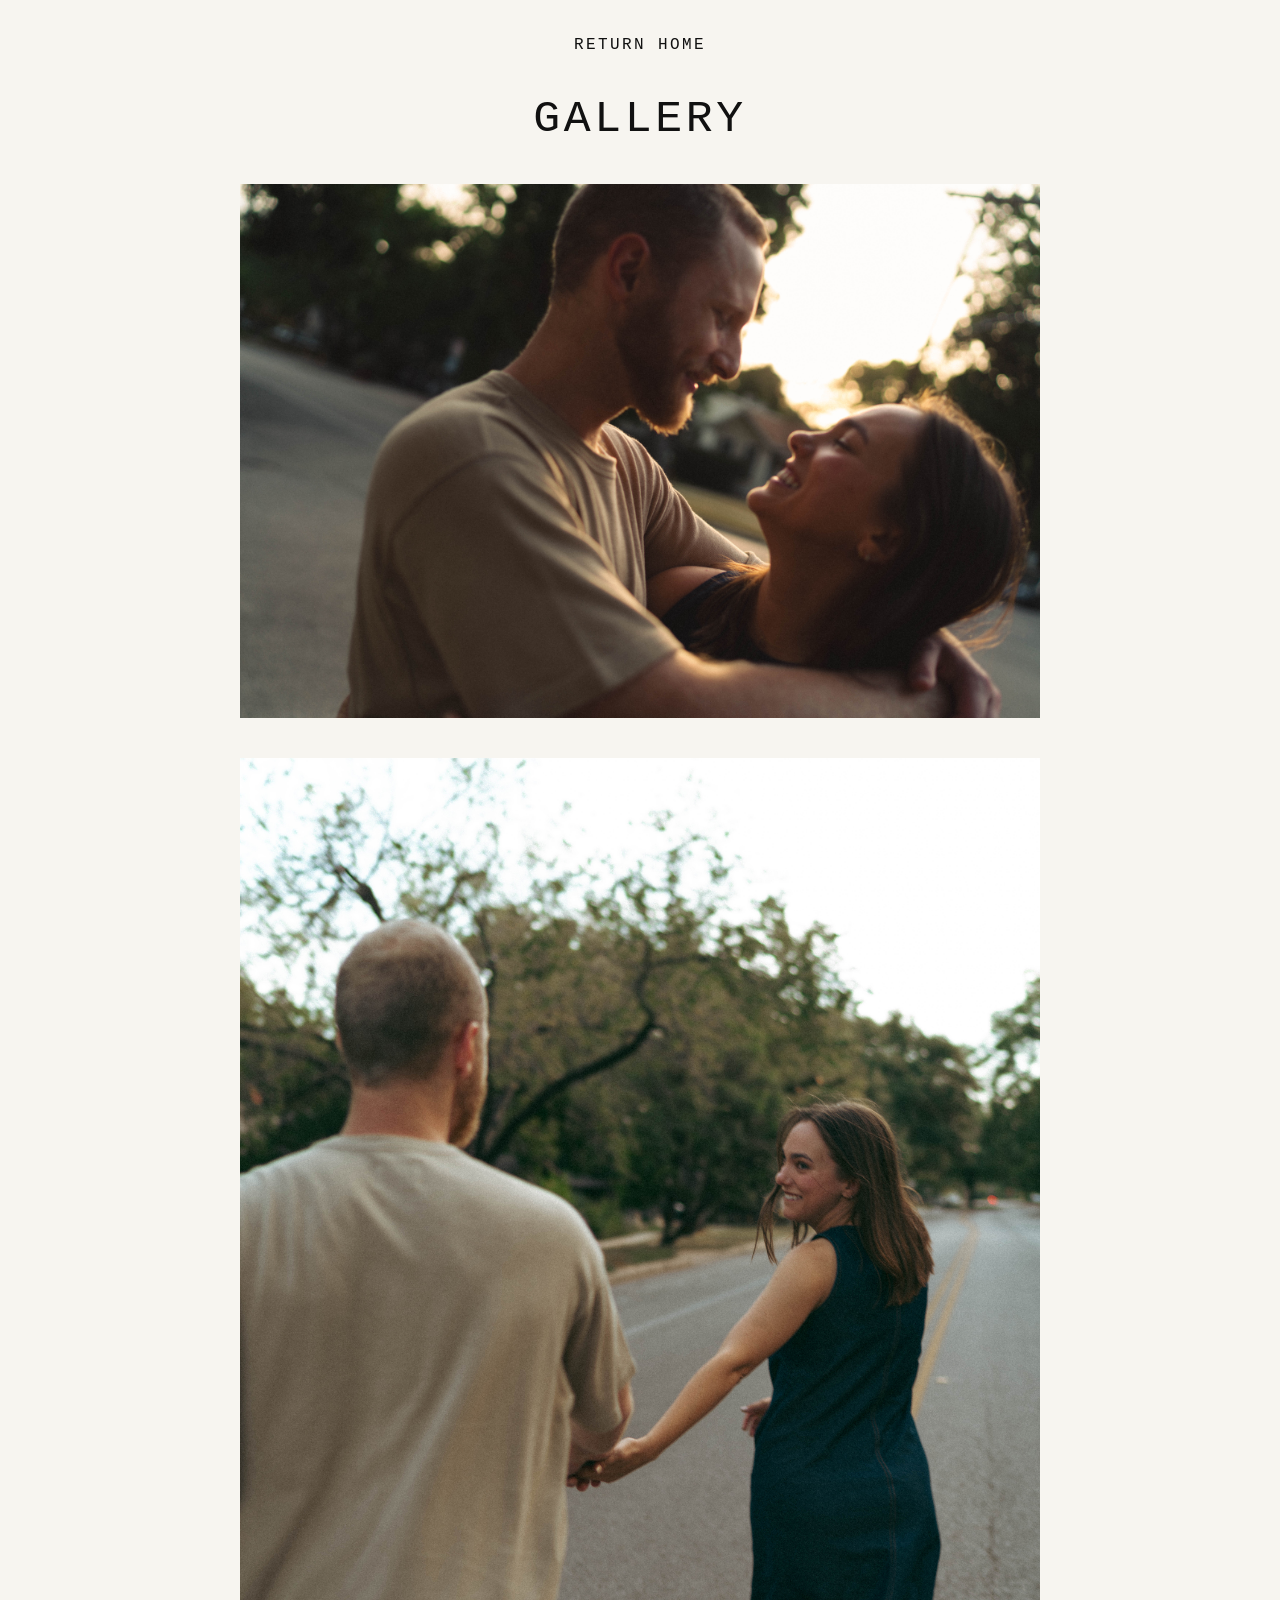
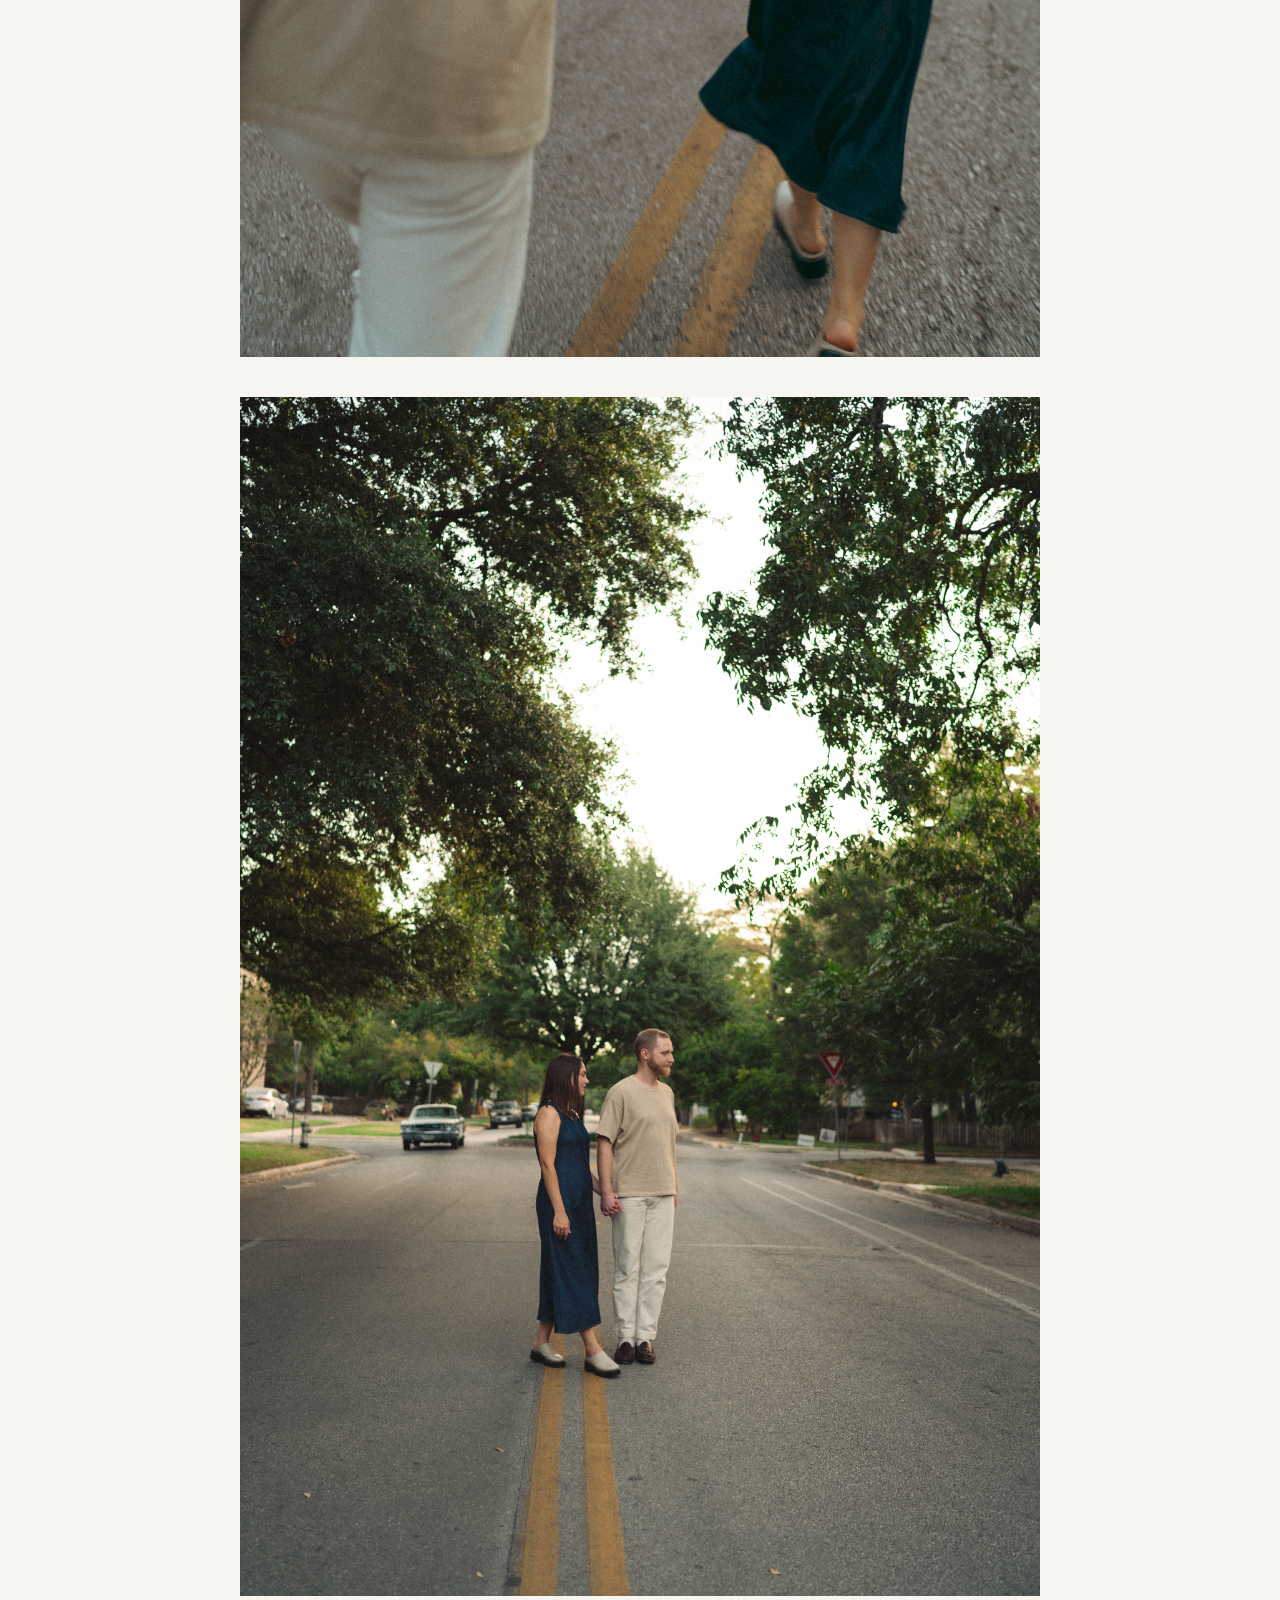
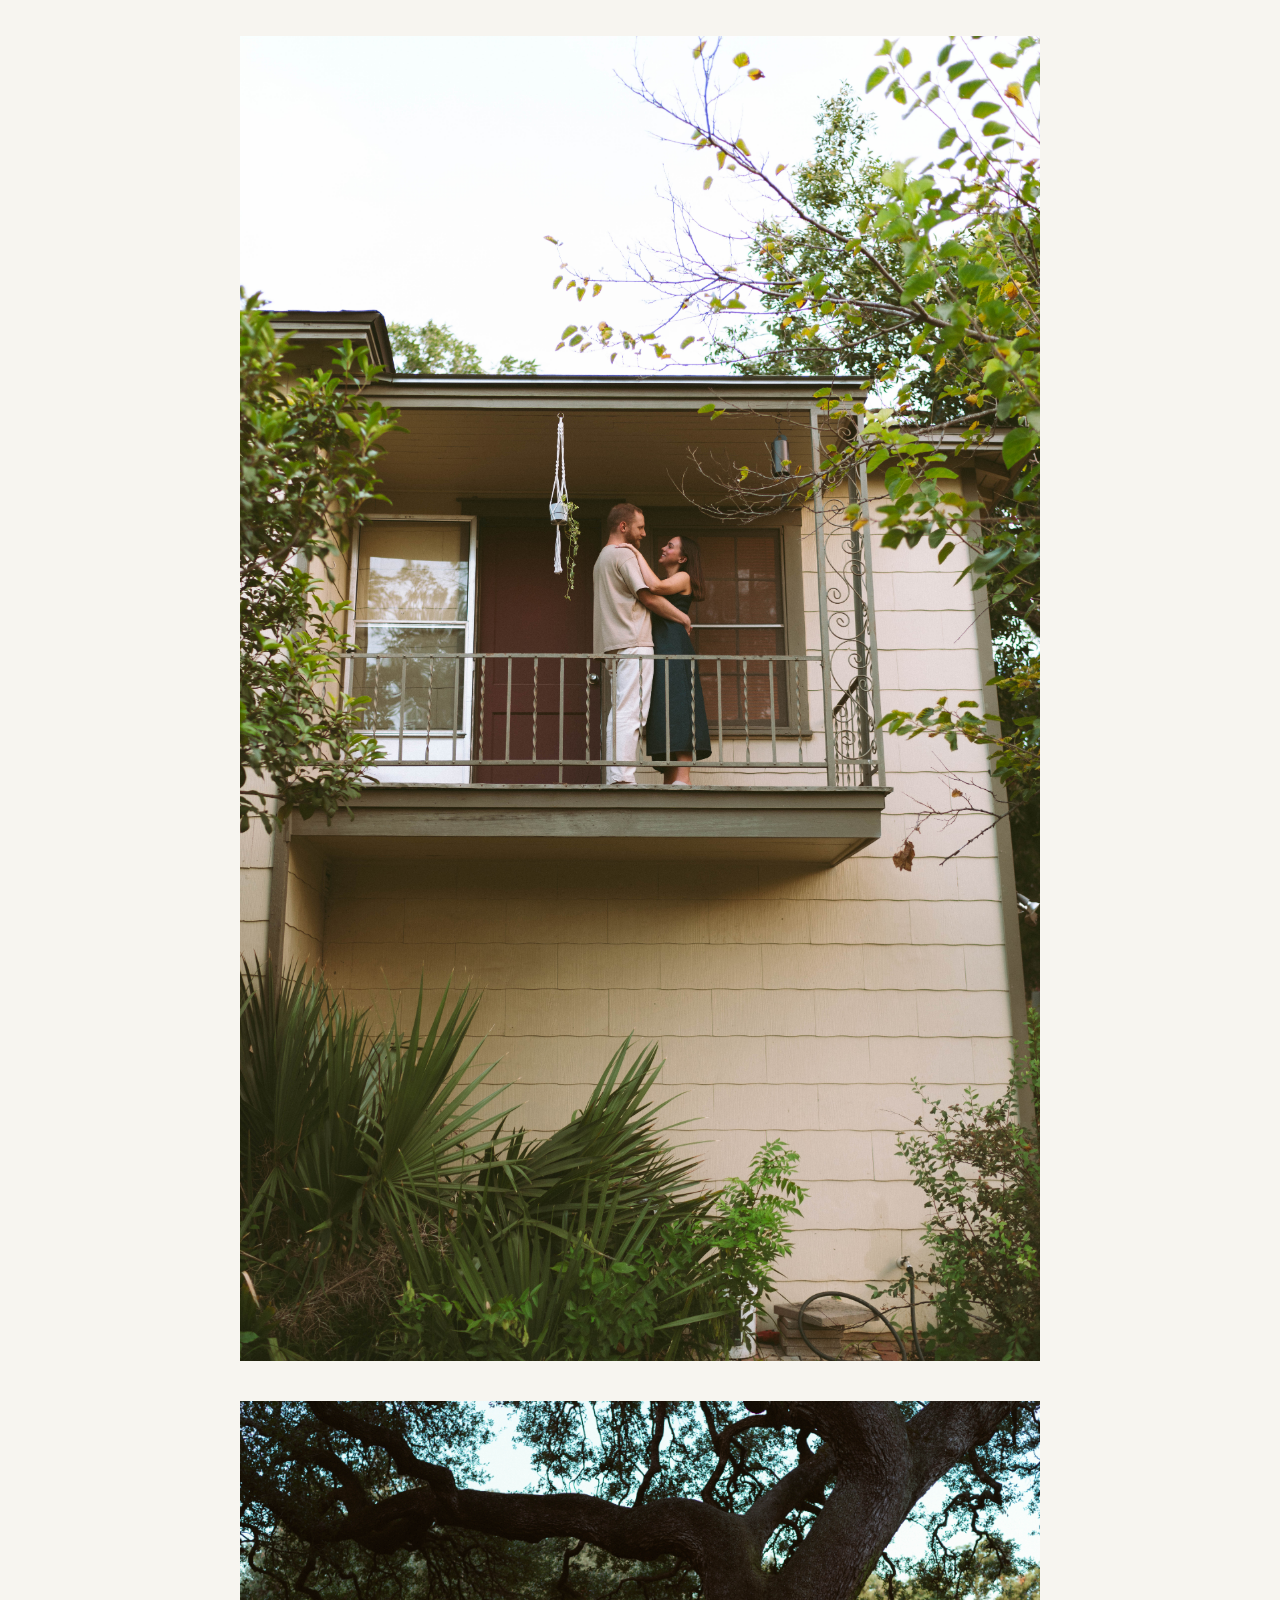
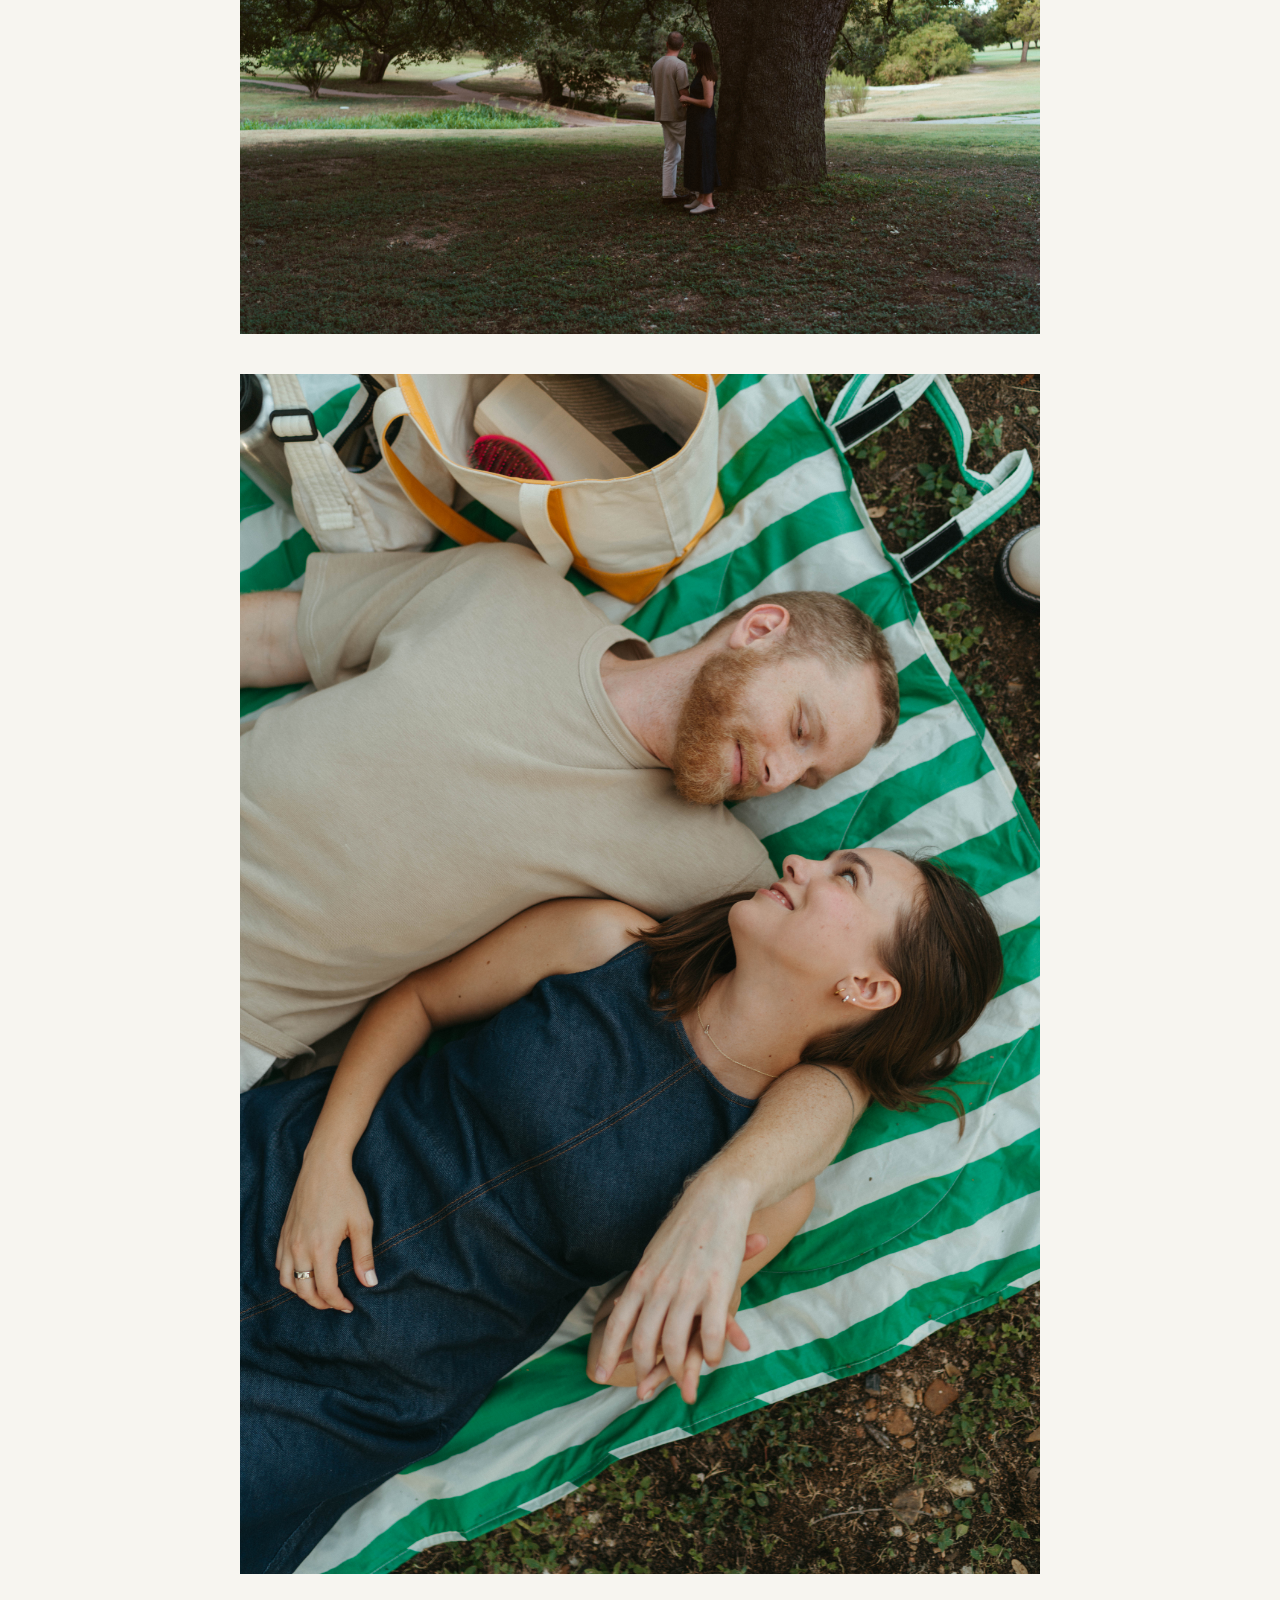
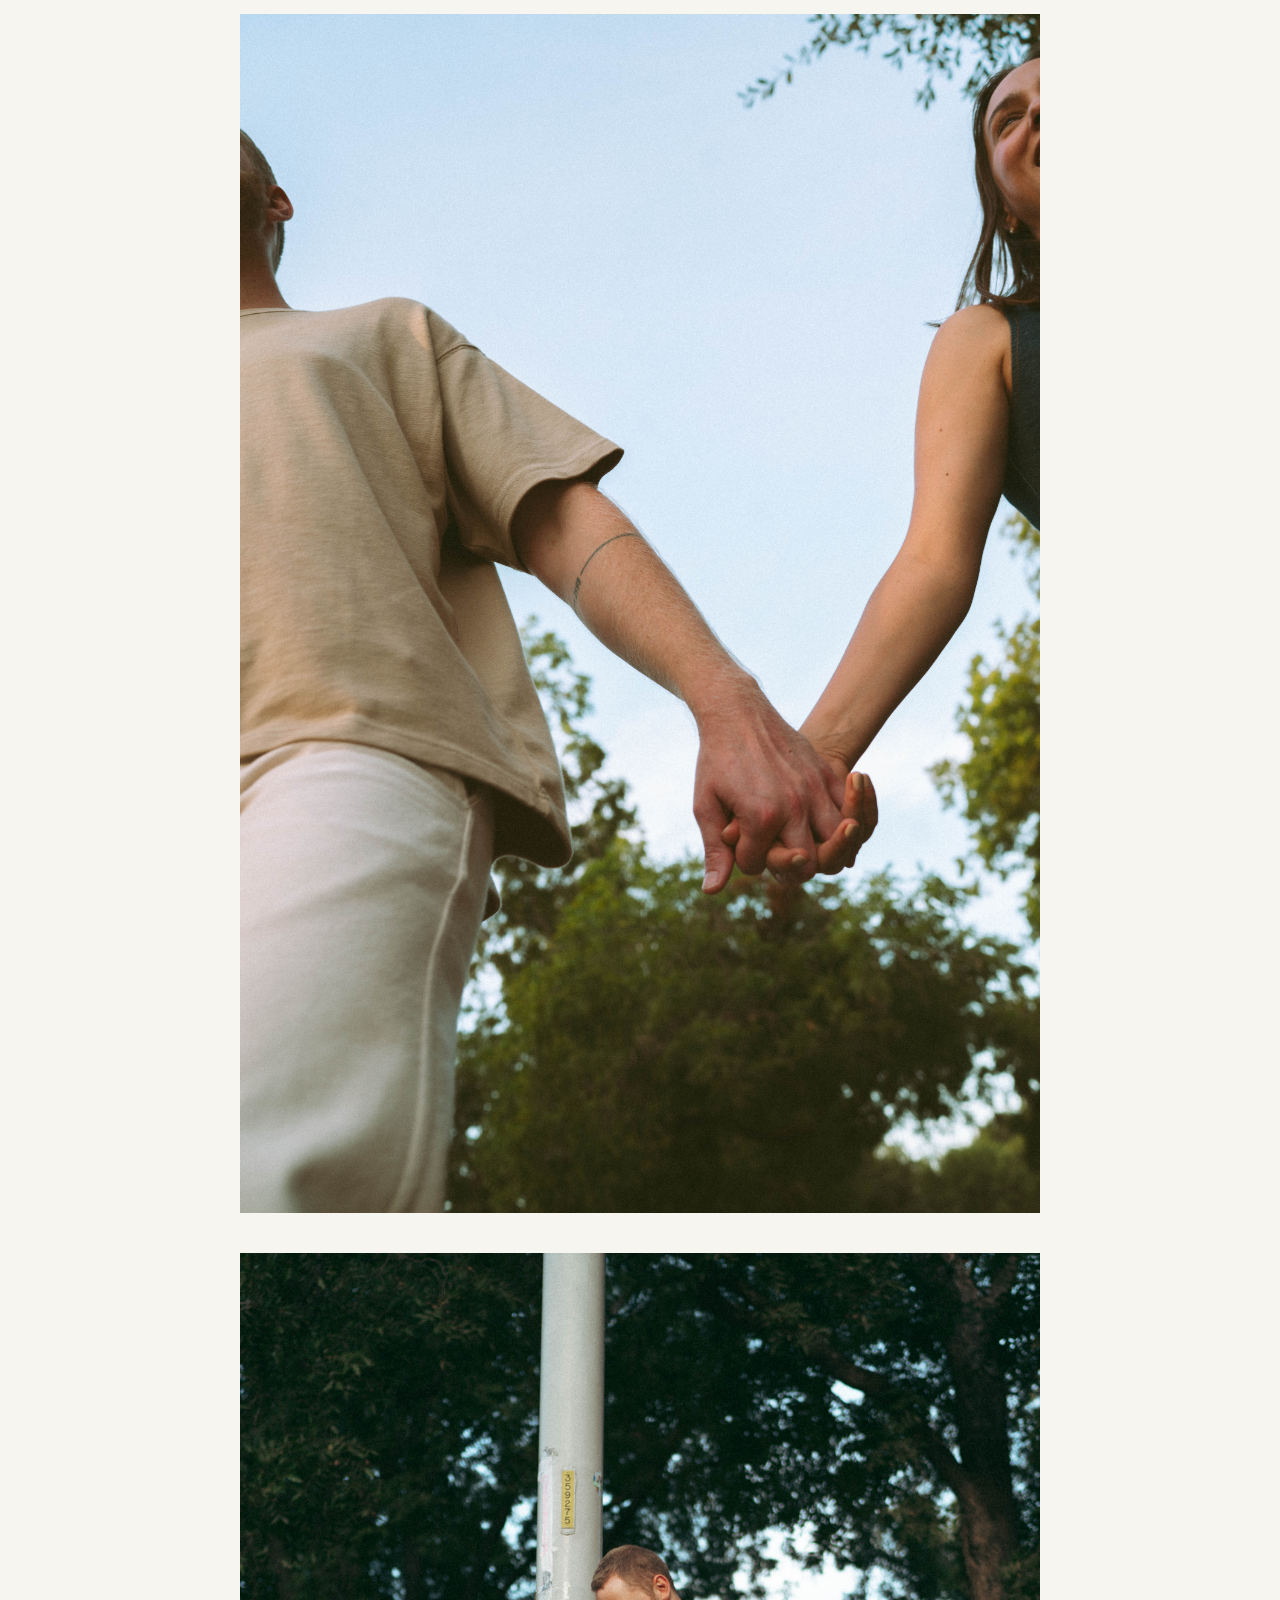
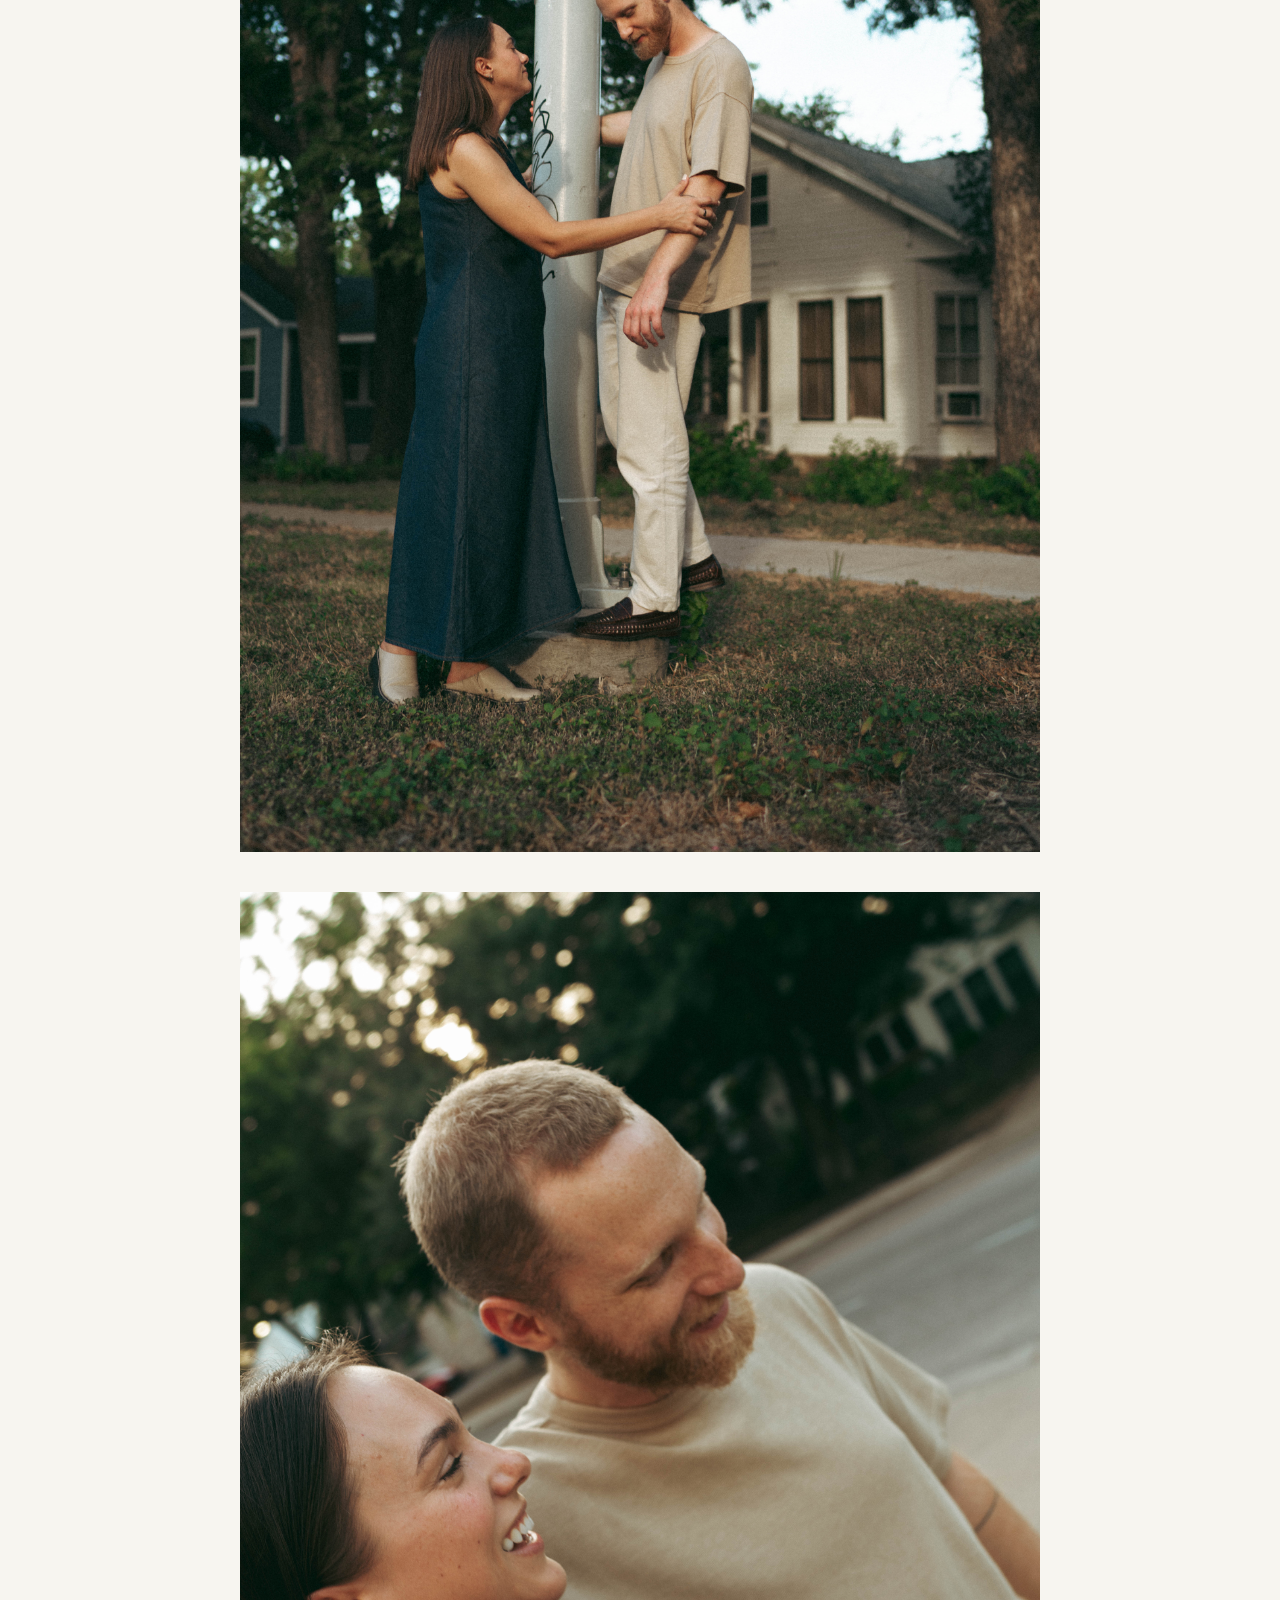
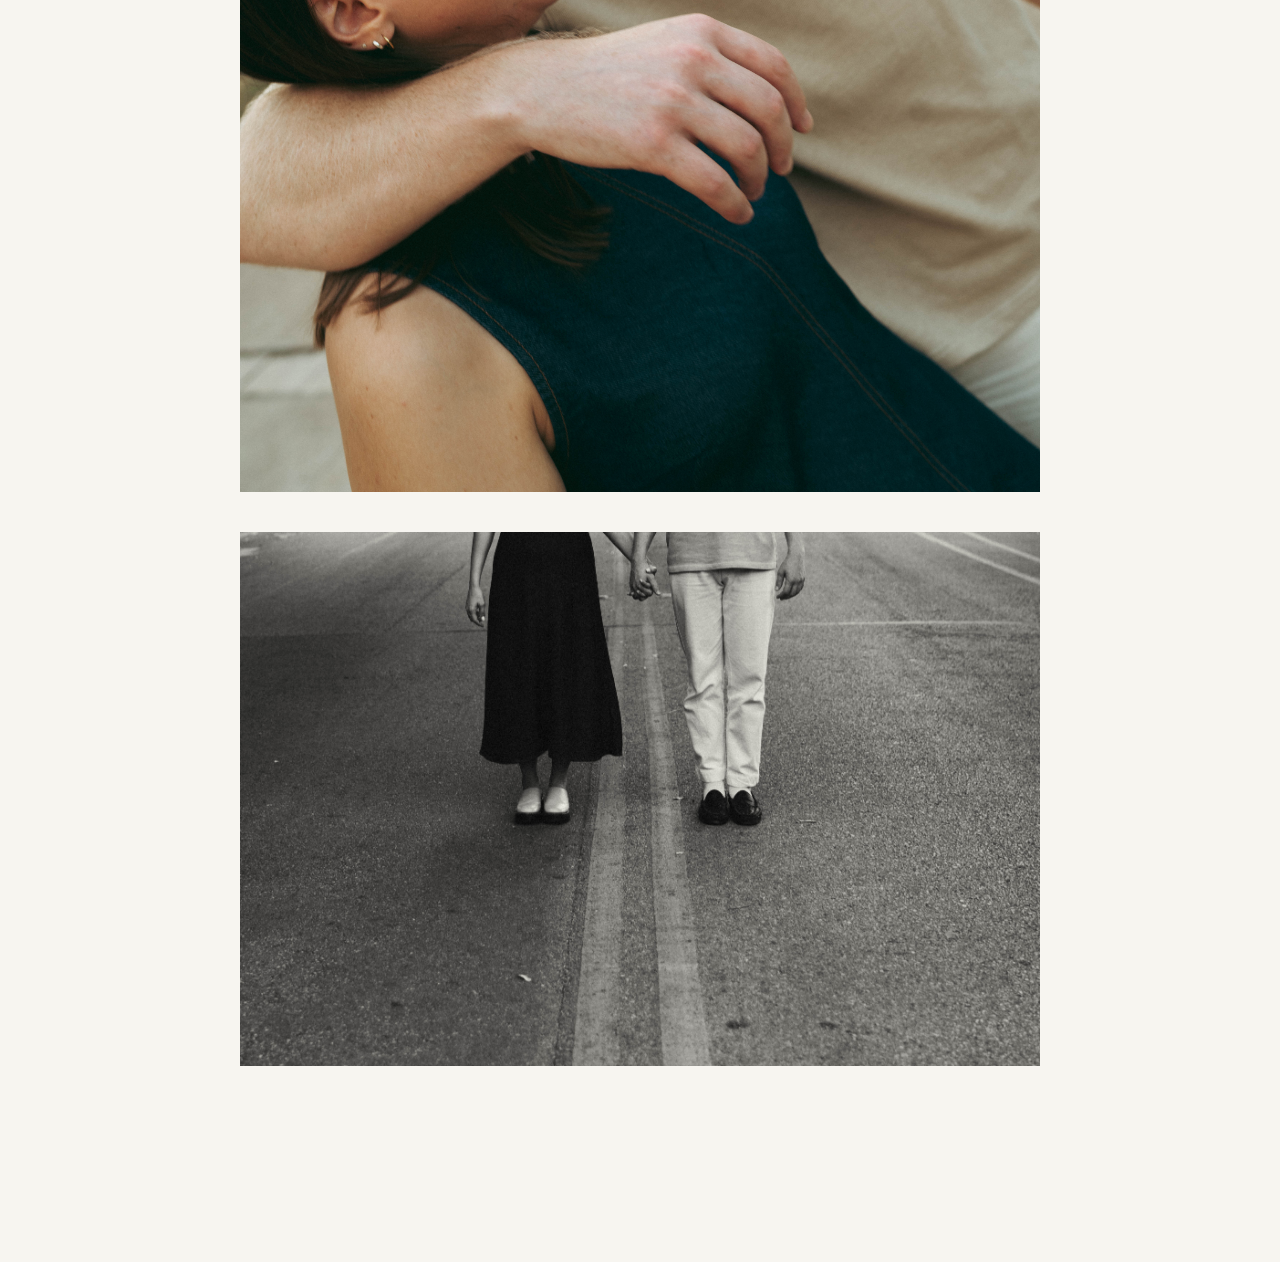
==== gallery.html @ d8bbcc95 "Update website" ====
<!DOCTYPE html>
<html lang="en">

<head>

    <meta charset="UTF-8">
    <meta name="viewport" content="width=device-width, initial-scale=1.0">

    <title>Gallery | MacInnis + Allory</title>

    <link rel="stylesheet" href="style.css">

</head>


<body class="scroll-page">

<main class="gallery-page">

    <a href="index.html" class="return-home">
        RETURN HOME
    </a>


    <h1>
        GALLERY
    </h1>


    <div class="gallery">

        <img src="images/gal-01.jpg" alt="">
        <img src="images/gal-02.jpg" alt="">
        <img src="images/gal-03.jpg" alt="">
        <img src="images/gal-04.jpg" alt="">
        <img src="images/gal-05.jpg" alt="">
        <img src="images/gal-06.jpg" alt="">
        <img src="images/gal-07.jpg" alt="">
        <img src="images/gal-08.jpg" alt="">
        <img src="images/gal-09.jpg" alt="">
        <img src="images/gal-10.jpg" alt="">
        <img src="images/photo2.jpg" alt="">
        <img src="images/photo3.jpg" alt="">
        <img src="images/photo4.jpg" alt="">
        <img src="images/photo5.jpg" alt="">

    </div>

</main>

</body>

</html>
---- style.css ----
/* =========================
   GLOBAL
========================= */

html,
body {
    margin: 0;
    padding: 0;
    min-height: 100%;
}

body {
    background-color: #f7f5f0;
    color: #111;
    font-family: "Courier New", monospace;
}


/* HEART CURSOR */

* {
    cursor: url("images/heart-cursor.png") 16 16, auto;
}


/* =========================
   PAGE CONTAINER
========================= */

main {
    width: 90%;
    max-width: 700px;
    margin: 0 auto;
    padding: 4vh 0;
    box-sizing: border-box;
}


/* =========================
   HEADINGS
========================= */

h1 {
    margin: 0;

    font-size: clamp(2rem, 3.5vw, 3rem);
    font-weight: normal;
    letter-spacing: 0.08em;

    white-space: nowrap;
}


/* =========================
   LINKS
========================= */

a {
    color: #111;
    text-decoration: none;
}

a:hover {
    text-decoration: underline;
}


/* =========================
   RETURN HOME
========================= */

.return-home {
    display: inline-block;

    margin-bottom: 40px;

    letter-spacing: 0.15em;
}


/* =========================
   HOMEPAGE
========================= */

.home-page {
    text-align: center;
}

.home-page h1 {
    display: block;
    width: 100%;
    margin: 0 auto;
    text-align: center;
}

.date {
    margin-top: 12px;
    margin-bottom: 25px;

    font-size: clamp(.9rem, 1.8vw, 1.2rem);
    letter-spacing: 0.15em;
}

.image-container {
    position: relative;
    width: 100%;
}

.image-container img {
    display: block;

    width: 100%;
    height: auto;
}

.links {
    position: absolute;

    left: 15px;
    bottom: 15px;

    display: flex;
    flex-direction: column;
    gap: 5px;

    margin: 0;
    padding: 0;

    text-align: left;
}

.links a {
    color: white;

    font-size: 0.85rem;
    letter-spacing: 0.2em;
}

.links a:hover {
    text-decoration: underline;
}


/* =========================
   TEXT-BASED PAGES
========================= */

.text-page {
    text-align: left;
}


/* =========================
   SCROLLING PAGES
========================= */

body.scroll-page {
    overflow-y: auto;
}


/* =========================
   LOGISTICS PAGE
========================= */

.logistics-section {
    margin-top: 50px;

    text-align: left;
}

.logistics-heading {
    margin: 0 0 30px;

    font-size: clamp(2rem, 3.5vw, 3rem);
    font-weight: normal;
    letter-spacing: 0.08em;
}


/* DATE / CATEGORY HEADINGS */

.logistics-section h3 {
    margin: 30px 0 10px;

    font-size: 0.9rem;
    font-weight: bold;
    letter-spacing: 0.15em;
}


/* EVENT TITLES */

.event-title {
    margin: 0 0 5px;

    font-size: 0.9rem;
    font-weight: normal;
    letter-spacing: 0.15em;
}


/* EVENT DETAILS */

.event-detail {
    margin: 0 0 5px;
    padding-left: 3ch;

    font-size: 0.9rem;
    font-weight: normal;
    letter-spacing: 0.05em;
}


/* GENERAL LOGISTICS BODY TEXT */

.logistics-section p:not(.event-title):not(.event-detail) {
    margin: 0;

    font-size: 0.9rem;
    font-weight: normal;
    letter-spacing: 0.05em;
    line-height: 1.7;
}


/* =========================
   GALLERY PAGE
========================= */

.gallery-page {
    max-width: 800px;

    text-align: center;
}

.gallery-page h1 {
    text-align: center;
    margin-bottom: 40px;
}

.gallery {
    display: flex;
    flex-direction: column;
    align-items: center;
    gap: 40px;
}

.gallery img {
    display: block;

    width: 100%;
    height: auto;
}


/* =========================
   RSVP PAGE
========================= */

.rsvp-page {
    text-align: left;
}

.rsvp-page h1 {
    text-align: left;
}

.rsvp-intro {
    margin-top: 20px;
    margin-bottom: 50px;

    letter-spacing: 0.1em;
}

.rsvp-form {
    display: flex;
    flex-direction: column;
    gap: 20px;

    text-align: left;
}

.rsvp-form > label {
    font-size: 0.9rem;
    letter-spacing: 0.15em;
}


/* =========================
   RSVP RADIO HEARTS
========================= */

.radio-group {
    display: flex;
    flex-direction: column;
    gap: 12px;
}

.radio-group label {
    display: flex;
    align-items: center;
}

.radio-group label:hover {
    text-decoration: underline;
}

.radio-group input[type="radio"] {
    appearance: none;
    -webkit-appearance: none;

    width: 24px;
    height: 24px;

    margin: 0 10px 0 0;

    border: none;

    background-image: url("images/heart-outline.png");
    background-size: contain;
    background-position: center;
    background-repeat: no-repeat;
}

.radio-group input[type="radio"]:checked {
    background-image: url("images/heart-cursor.png");
}


/* =========================
   RSVP FORM INPUTS
========================= */

input[type="text"] {
    width: 100%;
    box-sizing: border-box;

    background: transparent;

    border: none;
    border-bottom: 1px solid #111;

    padding: 10px 0;

    font-family: "Courier New", monospace;
    font-size: 1rem;
}

#guest-list {
    display: flex;
    flex-direction: column;
    gap: 15px;
}

.guest-entry {
    display: flex;
    align-items: center;
    gap: 20px;
}

.guest-entry input {
    flex: 1;
}


/* =========================
   BUTTONS
========================= */

button {
    background: none;

    border: 1px solid #111;

    padding: 12px;

    font-family: "Courier New", monospace;
    letter-spacing: 0.15em;
}

button:hover {
    background: #111;
    color: #f7f5f0;
}


/* REMOVE GUEST */

.remove-guest {
    border: none;
    padding: 0;

    font-size: 0.8rem;
    letter-spacing: 0.1em;
}

.remove-guest:hover {
    background: none;
    color: #111;
    text-decoration: underline;
}


/* =========================
   THANK YOU
========================= */

.thanks-page {
    text-align: center;
}

#thank-you {
    margin-top: 60px;

    text-align: center;

    letter-spacing: 0.15em;
}


/* =========================
   MOBILE
========================= */

@media (max-width: 600px) {

    main {
        width: 88%;
    }

    h1 {
        white-space: normal;
        font-size: 2.2rem;
    }

    .links {
        left: 20px;
        bottom: 20px;
    }
}
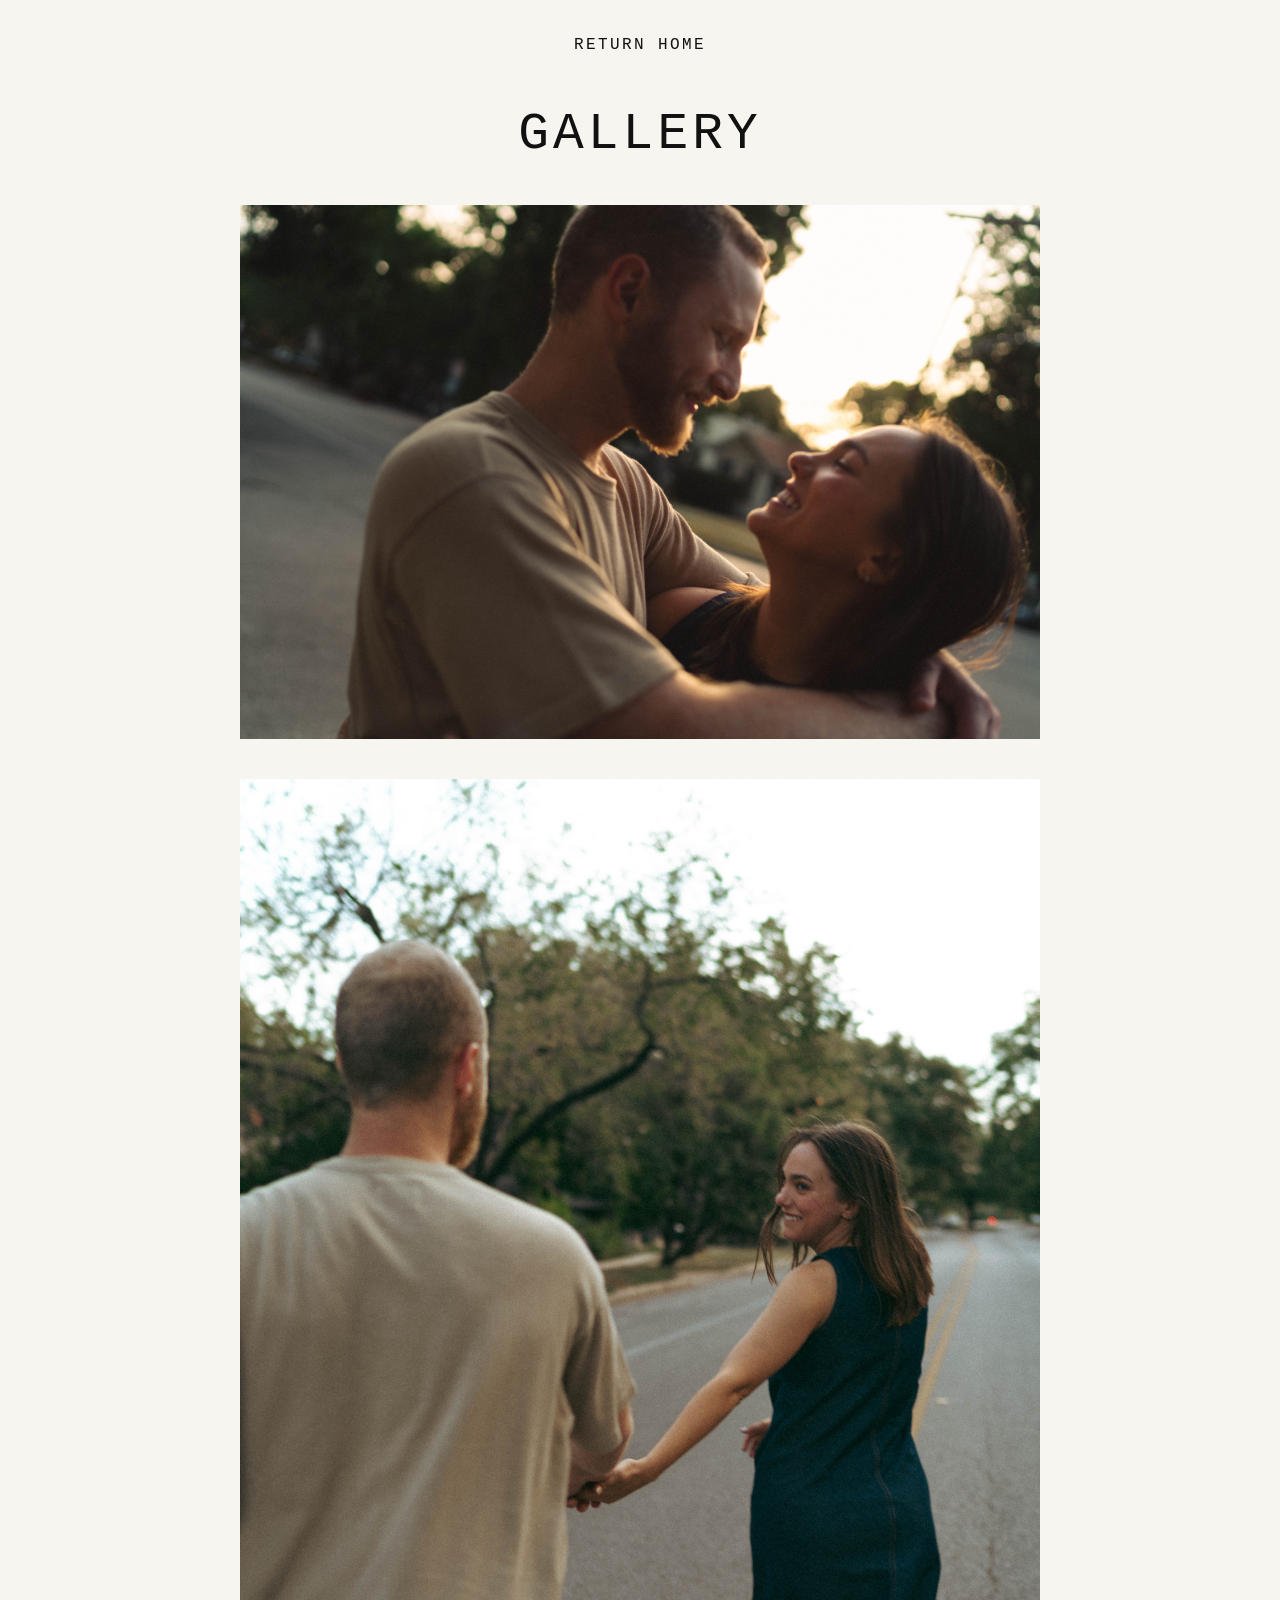
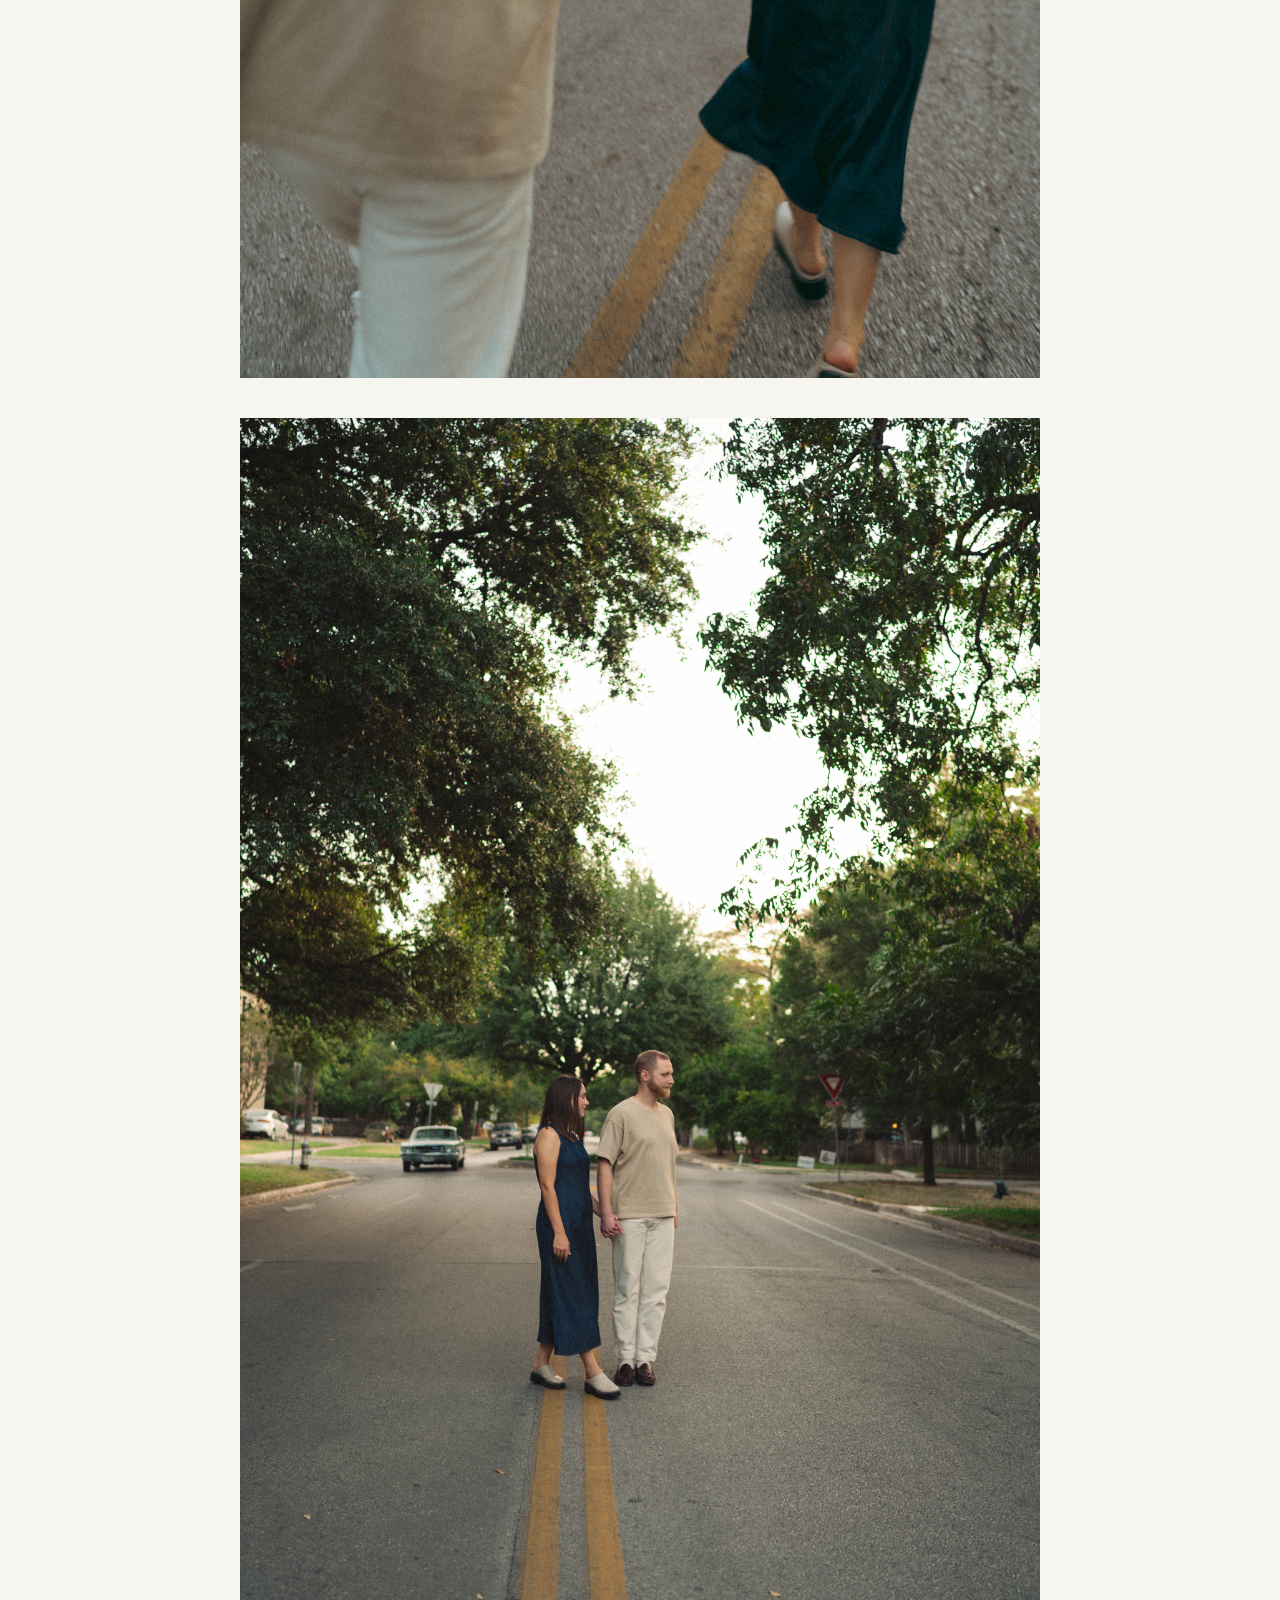
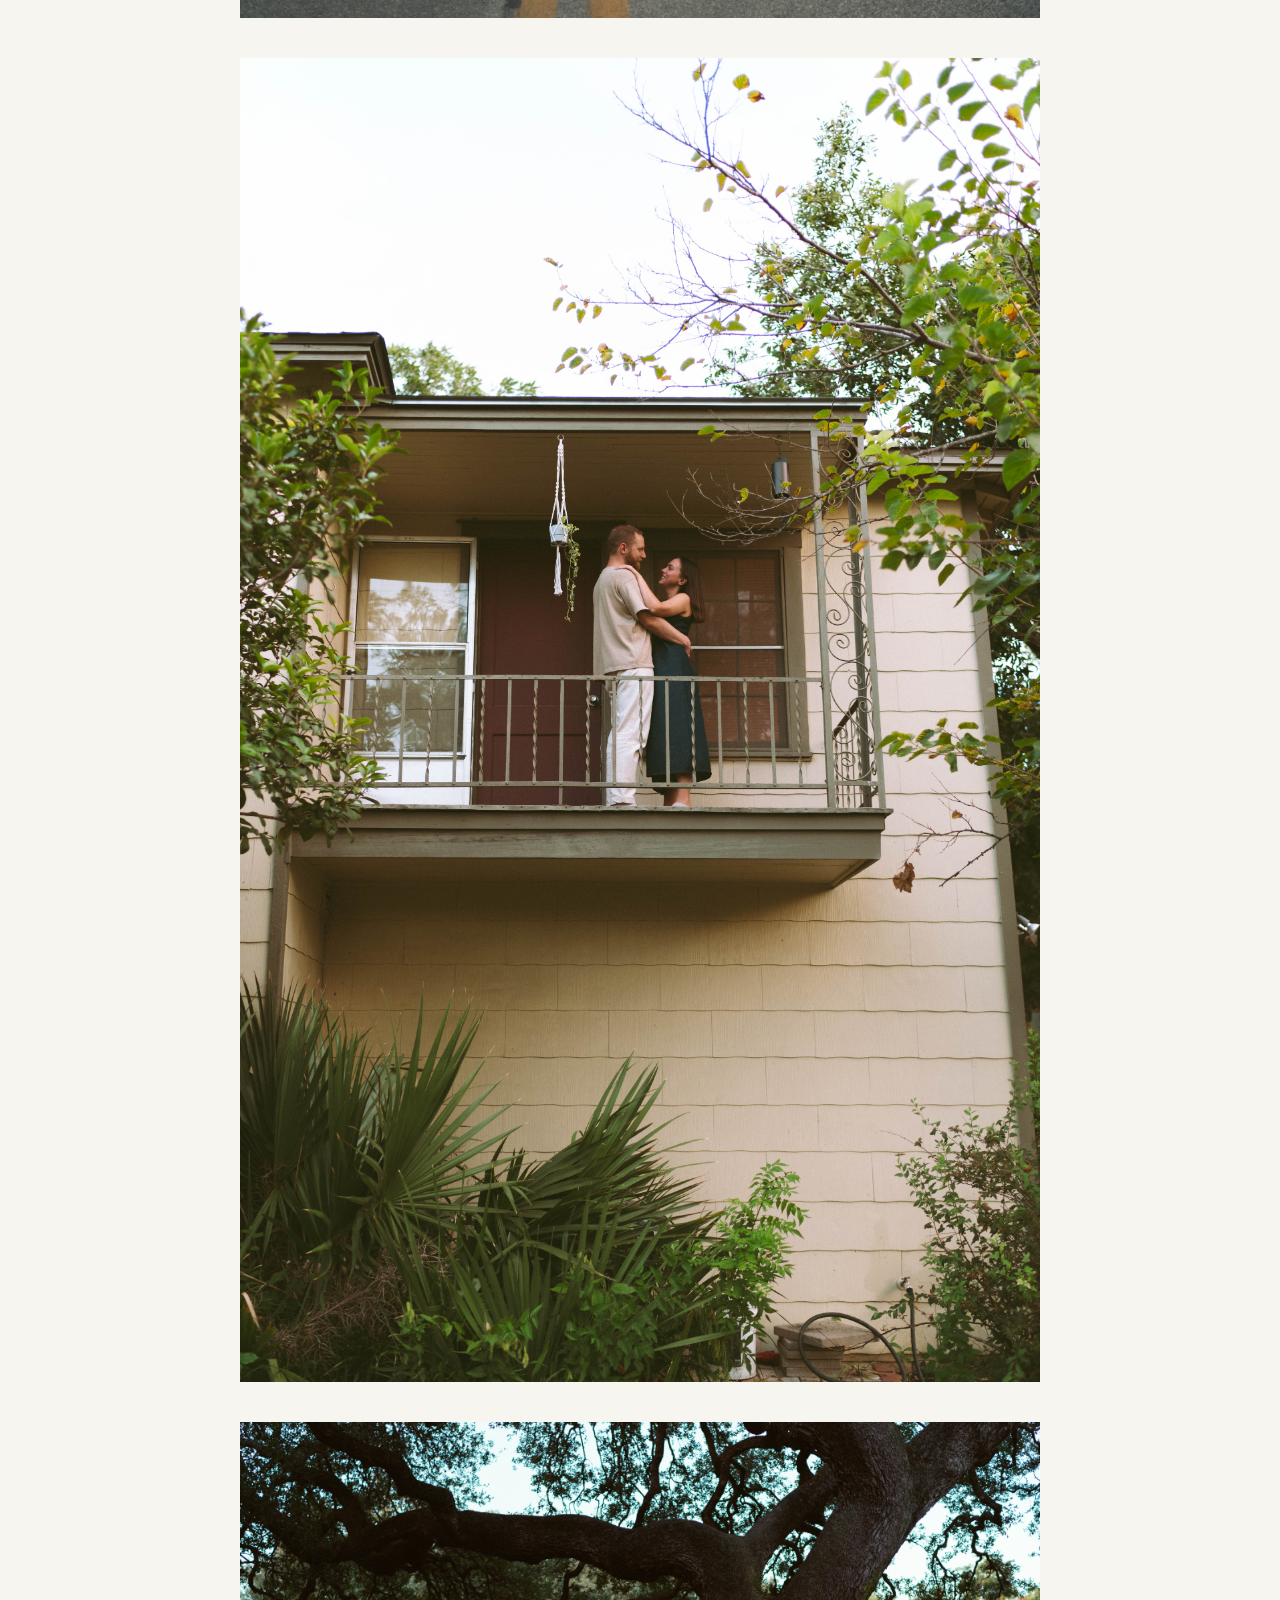
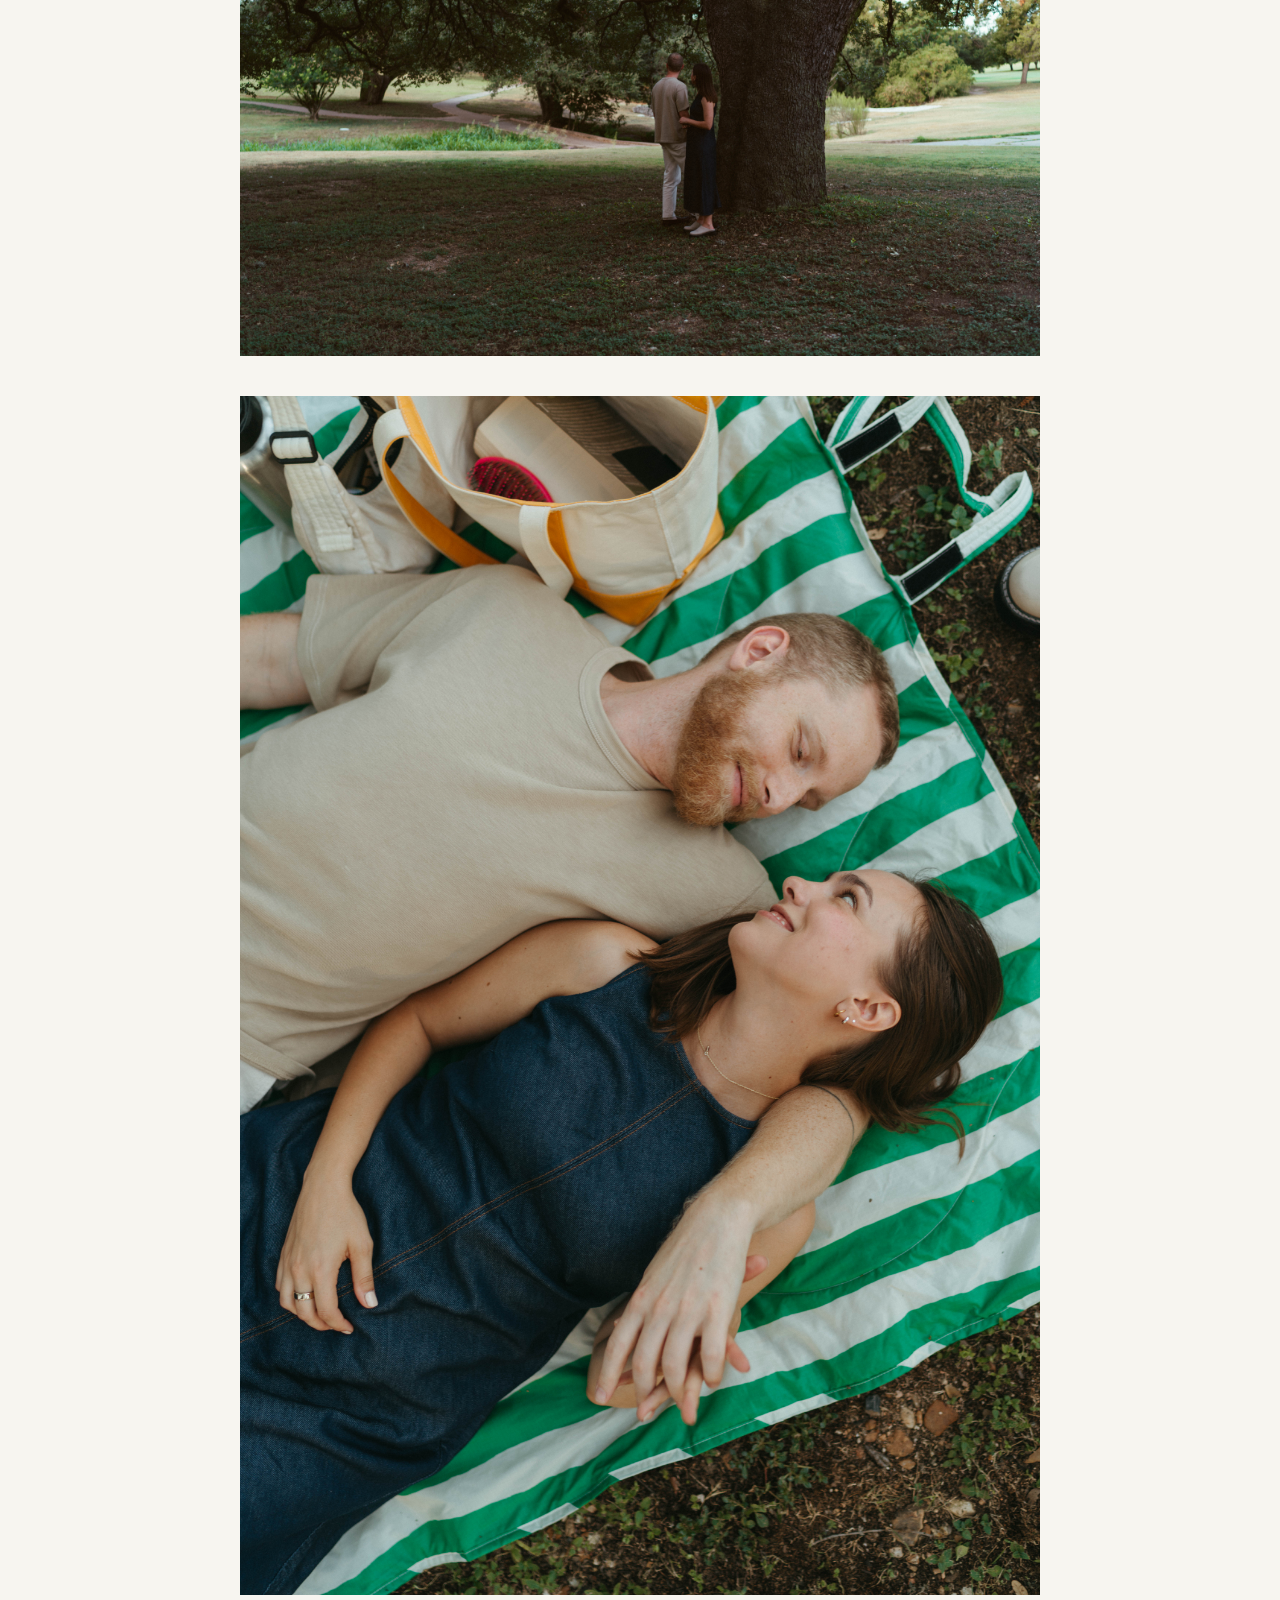
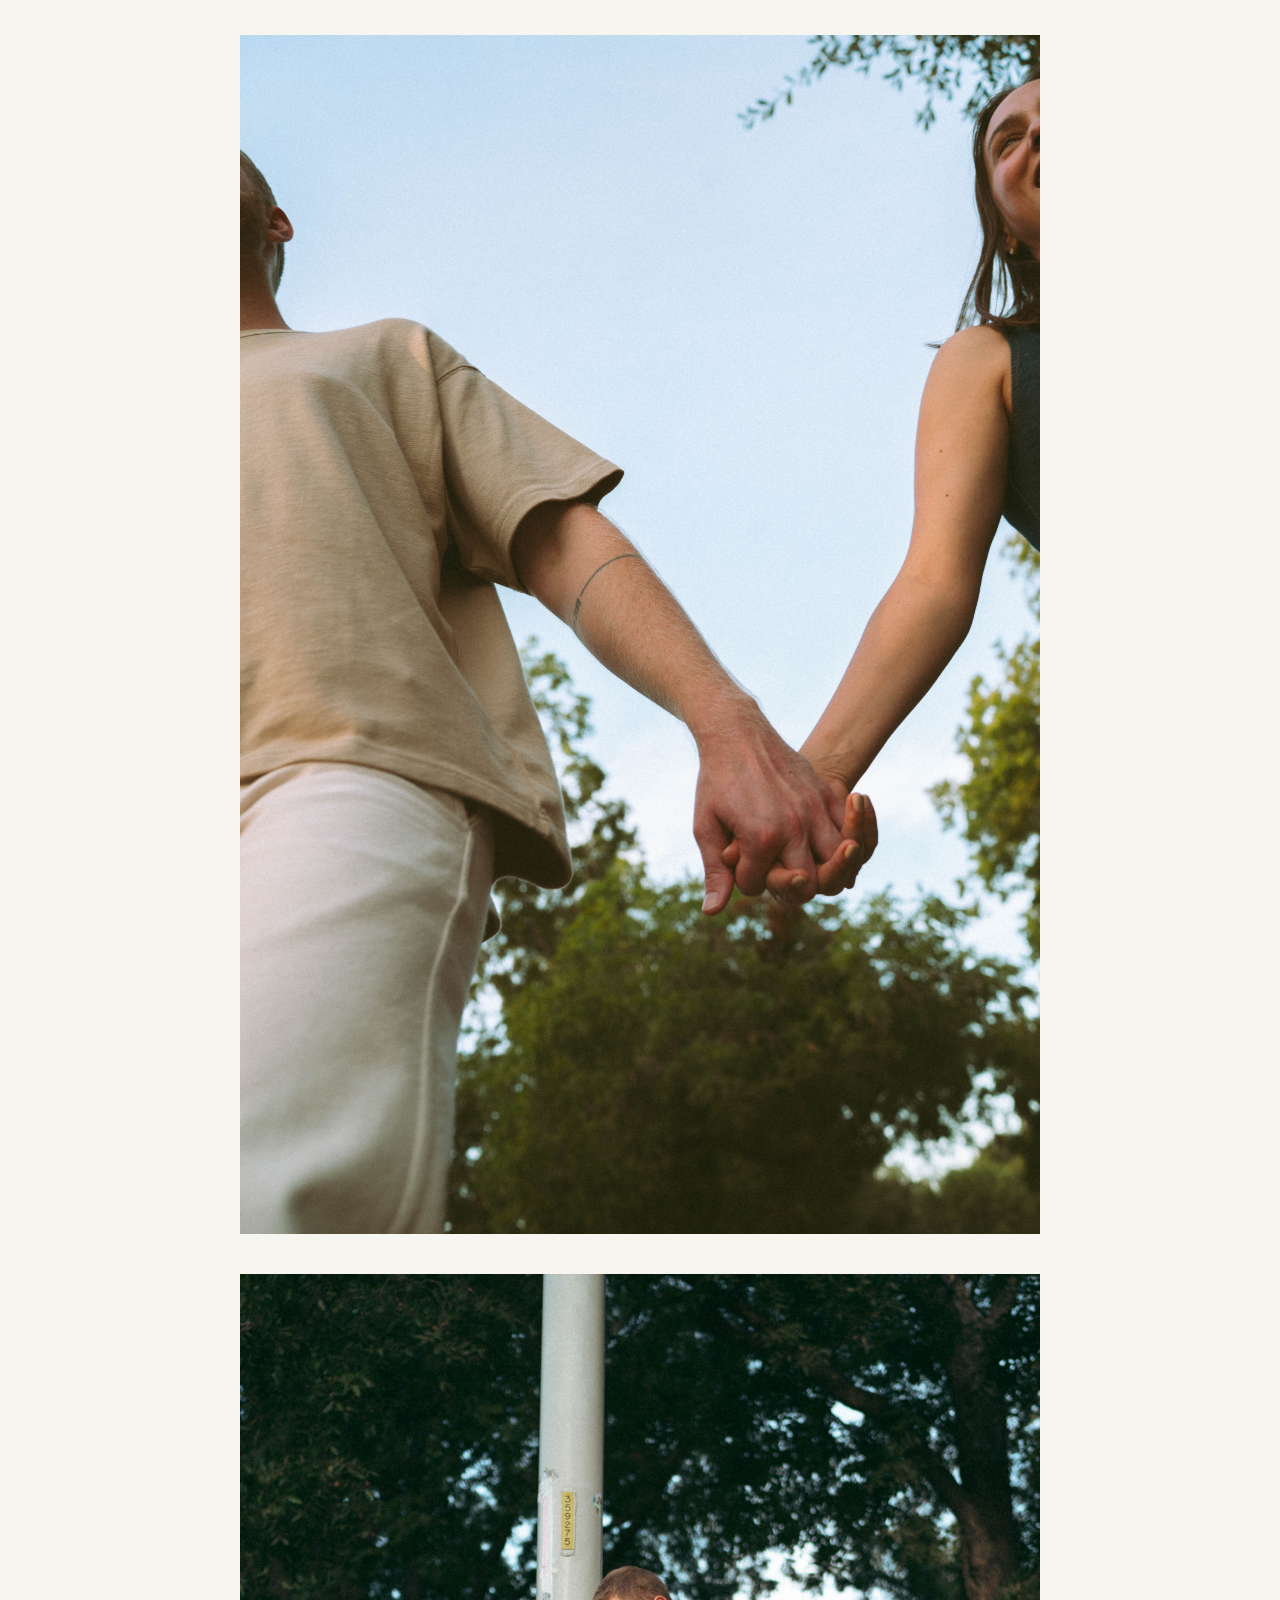
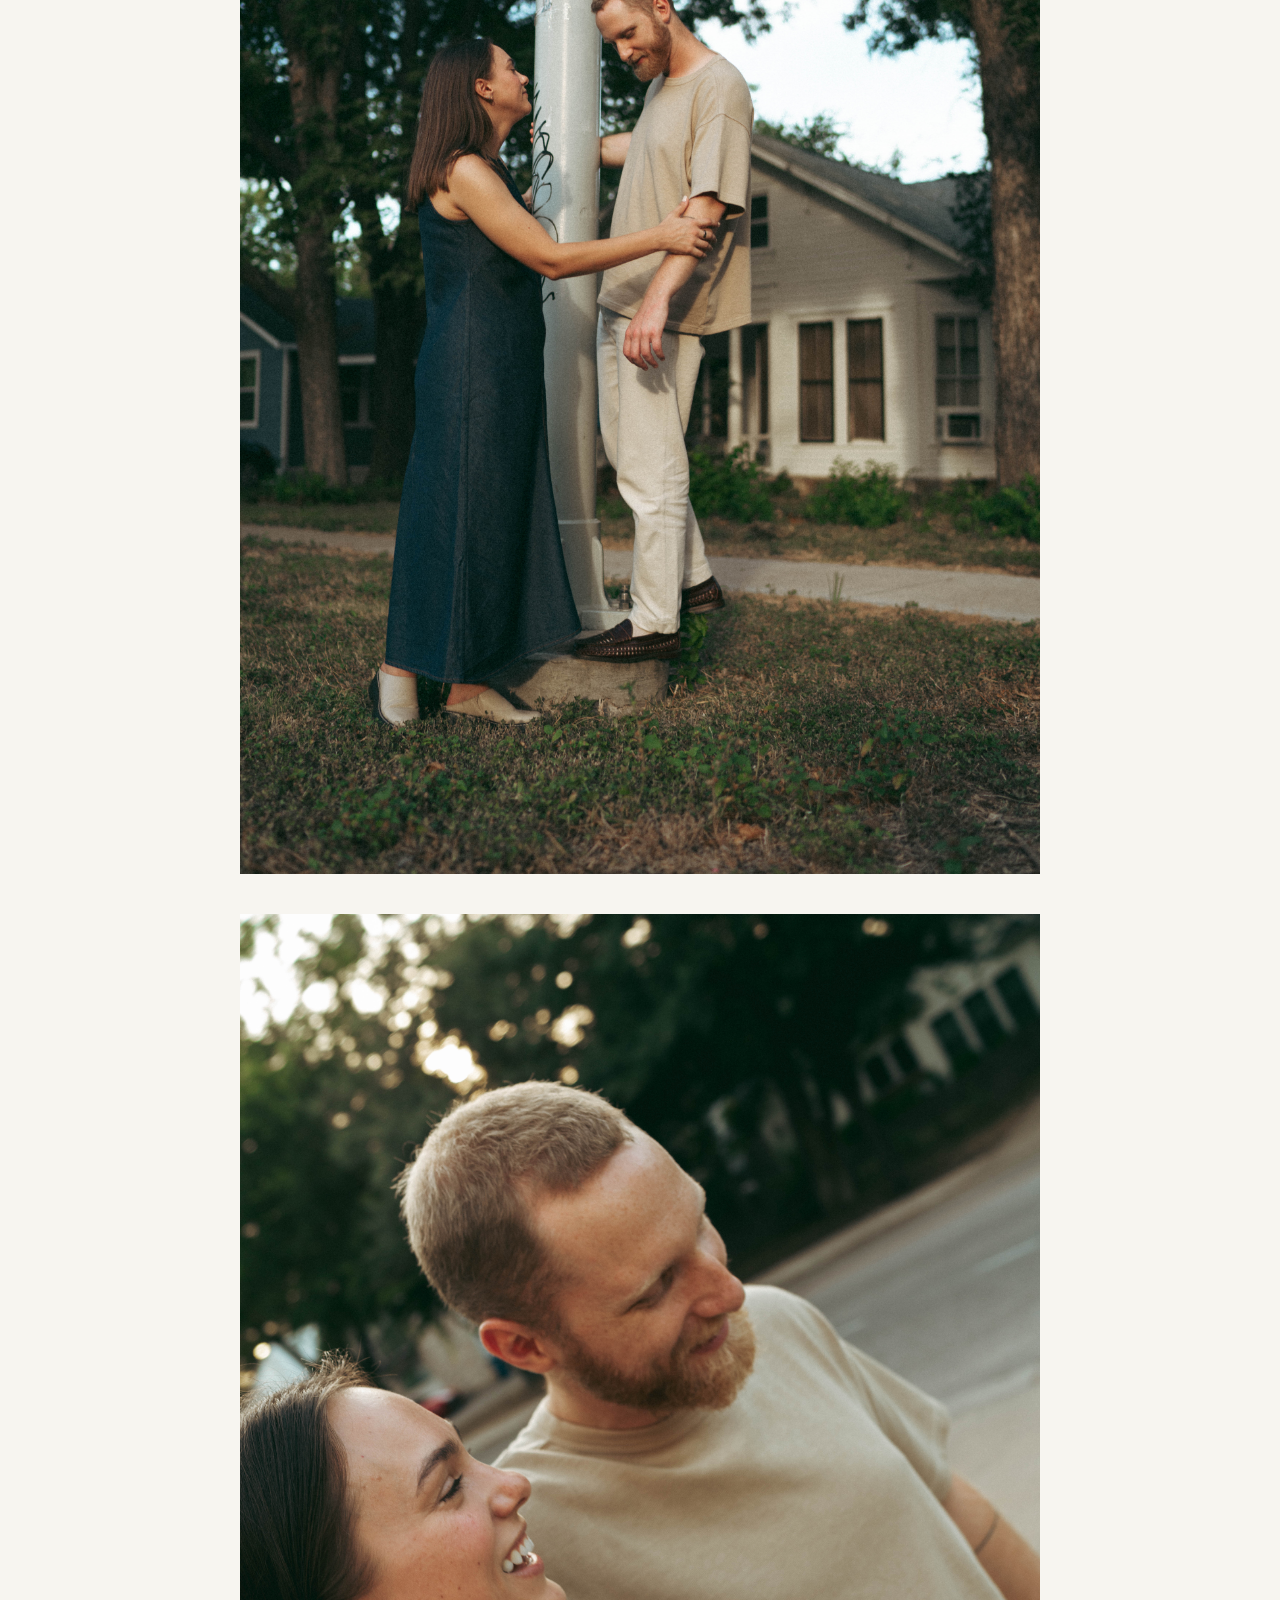
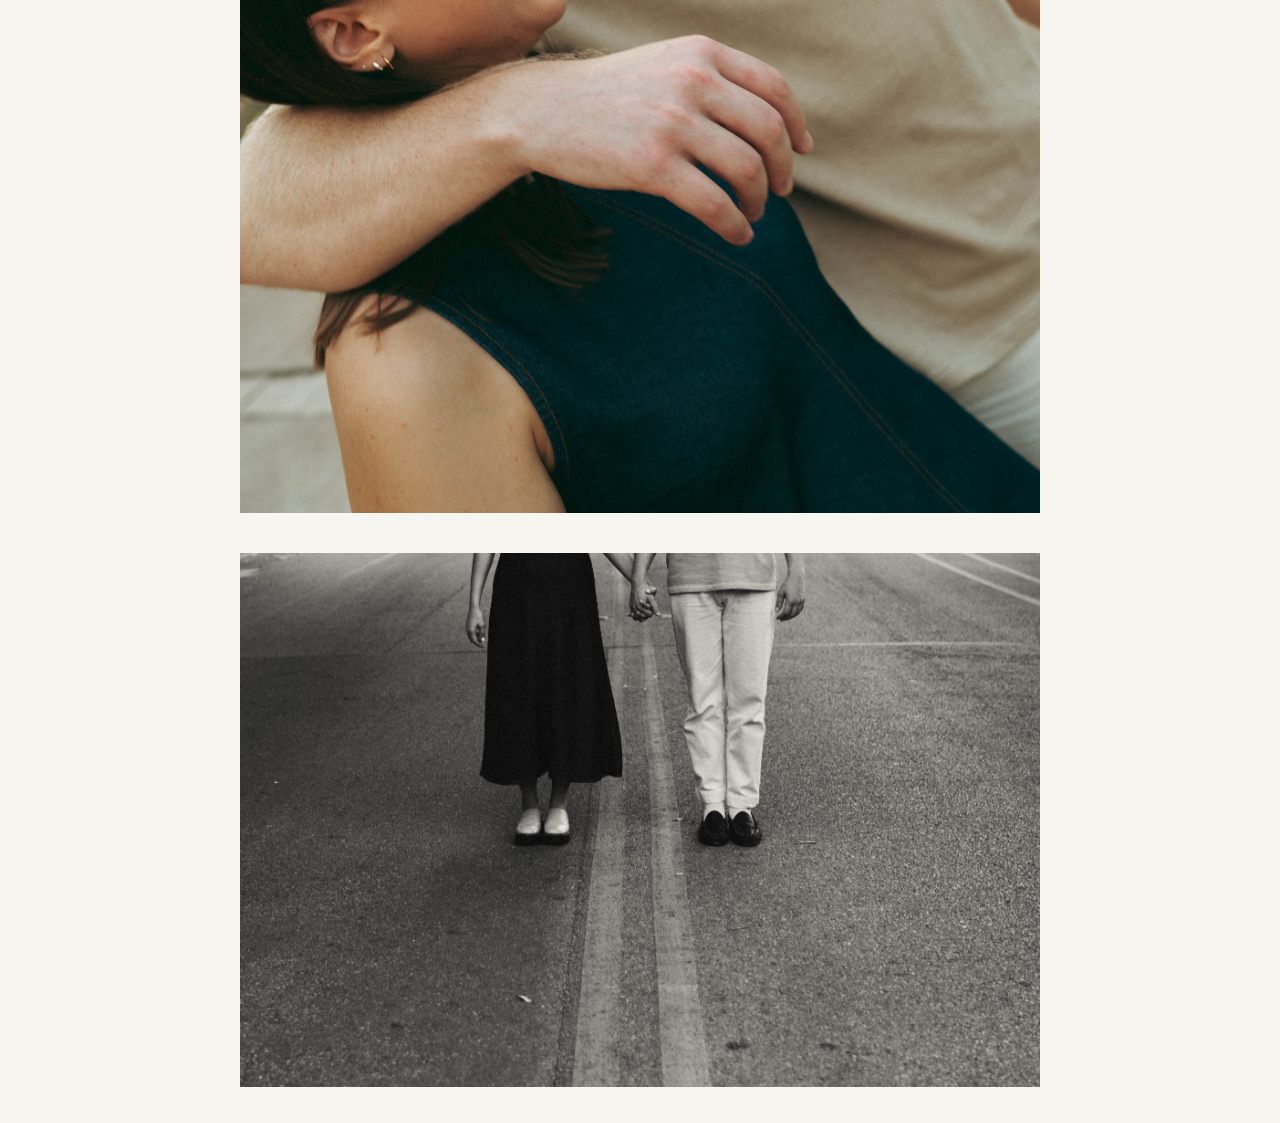
==== commit 83d7c241: "Update website" ====
--- a/gallery.html
+++ b/gallery.html
@@ -15,7 +15,7 @@
 
 <body class="scroll-page">
 
-<main class="gallery-page">
+<main class="gallery-page text-page">
 
     <a href="index.html" class="return-home">
         RETURN HOME
@@ -39,10 +39,6 @@
         <img src="images/gal-08.jpg" alt="">
         <img src="images/gal-09.jpg" alt="">
         <img src="images/gal-10.jpg" alt="">
-        <img src="images/photo2.jpg" alt="">
-        <img src="images/photo3.jpg" alt="">
-        <img src="images/photo4.jpg" alt="">
-        <img src="images/photo5.jpg" alt="">
 
     </div>
 
--- a/style.css
+++ b/style.css
@@ -1,6 +1,4 @@
-/* =========================
-   GLOBAL
-========================= */
+/* Global */
 
 html,
 body {
@@ -16,16 +14,14 @@
 }
 
 
-/* HEART CURSOR */
+/* Heart Cursor */
 
 * {
     cursor: url("images/heart-cursor.png") 16 16, auto;
 }
 
 
-/* =========================
-   PAGE CONTAINER
-========================= */
+/* Page Container */
 
 main {
     width: 90%;
@@ -36,185 +32,28 @@
 }
 
 
-/* =========================
-   HEADINGS
-========================= */
+/* Typography */
 
 h1 {
     margin: 0;
 
-    font-size: clamp(2rem, 3.5vw, 3rem);
+    font-size: clamp(2.4rem, 4vw, 3.5rem);
     font-weight: normal;
+    line-height: 1.2;
     letter-spacing: 0.08em;
 
     white-space: nowrap;
 }
 
-
-/* =========================
-   LINKS
-========================= */
-
-a {
-    color: #111;
-    text-decoration: none;
-}
-
-a:hover {
-    text-decoration: underline;
-}
-
-
-/* =========================
-   RETURN HOME
-========================= */
-
-.return-home {
-    display: inline-block;
-
-    margin-bottom: 40px;
-
-    letter-spacing: 0.15em;
-}
-
-
-/* =========================
-   HOMEPAGE
-========================= */
-
-.home-page {
-    text-align: center;
-}
-
-.home-page h1 {
-    display: block;
-    width: 100%;
-    margin: 0 auto;
-    text-align: center;
-}
-
-.date {
-    margin-top: 12px;
-    margin-bottom: 25px;
-
-    font-size: clamp(.9rem, 1.8vw, 1.2rem);
-    letter-spacing: 0.15em;
-}
-
-.image-container {
-    position: relative;
-    width: 100%;
-}
-
-.image-container img {
-    display: block;
-
-    width: 100%;
-    height: auto;
-}
-
-.links {
-    position: absolute;
-
-    left: 15px;
-    bottom: 15px;
-
-    display: flex;
-    flex-direction: column;
-    gap: 5px;
-
-    margin: 0;
-    padding: 0;
-
-    text-align: left;
-}
-
-.links a {
-    color: white;
-
-    font-size: 0.85rem;
-    letter-spacing: 0.2em;
-}
-
-.links a:hover {
-    text-decoration: underline;
-}
-
-
-/* =========================
-   TEXT-BASED PAGES
-========================= */
-
-.text-page {
-    text-align: left;
-}
-
-
-/* =========================
-   SCROLLING PAGES
-========================= */
-
-body.scroll-page {
-    overflow-y: auto;
-}
-
-
-/* =========================
-   LOGISTICS PAGE
-========================= */
-
-.logistics-section {
-    margin-top: 50px;
-
-    text-align: left;
-}
-
-.logistics-heading {
-    margin: 0 0 30px;
-
-    font-size: clamp(2rem, 3.5vw, 3rem);
-    font-weight: normal;
+h2 {
+    margin: 50px 0 20px;
+
+    font-size: 1.1rem;
+    font-weight: bold;
     letter-spacing: 0.08em;
 }
 
-
-/* DATE / CATEGORY HEADINGS */
-
-.logistics-section h3 {
-    margin: 30px 0 10px;
-
-    font-size: 0.9rem;
-    font-weight: bold;
-    letter-spacing: 0.15em;
-}
-
-
-/* EVENT TITLES */
-
-.event-title {
-    margin: 0 0 5px;
-
-    font-size: 0.9rem;
-    font-weight: normal;
-    letter-spacing: 0.15em;
-}
-
-
-/* EVENT DETAILS */
-
-.event-detail {
-    margin: 0 0 5px;
-    padding-left: 3ch;
-
-    font-size: 0.9rem;
-    font-weight: normal;
-    letter-spacing: 0.05em;
-}
-
-
-/* GENERAL LOGISTICS BODY TEXT */
-
-.logistics-section p:not(.event-title):not(.event-detail) {
+p {
     margin: 0;
 
     font-size: 0.9rem;
@@ -224,9 +63,118 @@
 }
 
 
-/* =========================
-   GALLERY PAGE
-========================= */
+/* Links */
+
+a {
+    color: #111;
+    text-decoration: none;
+}
+
+a:hover {
+    text-decoration: underline;
+}
+
+
+/* Layout */
+
+.indent {
+    margin-left: 3ch;
+}
+
+
+/* Return Home */
+
+.return-home {
+    display: inline-block;
+    letter-spacing: 0.15em;
+}
+
+.return-home + h1,
+.return-home + h2 {
+    margin-top: 50px;
+}
+
+
+/* Homepage */
+
+.home-page {
+    text-align: center;
+}
+
+.home-page h1 {
+    text-align: center;
+}
+
+.home-page h2 {
+    margin: 12px 0 25px;
+}
+
+.image-container {
+    position: relative;
+    width: 100%;
+}
+
+.image-container img {
+    display: block;
+
+    width: 100%;
+    height: auto;
+}
+
+.links {
+    position: absolute;
+
+    left: 15px;
+    bottom: 15px;
+
+    display: flex;
+    flex-direction: column;
+    gap: 5px;
+
+    margin: 0;
+    padding: 0;
+
+    text-align: left;
+}
+
+.links a {
+    color: white;
+
+    font-size: 0.85rem;
+    letter-spacing: 0.2em;
+}
+
+.links a:hover {
+    text-decoration: underline;
+}
+
+
+/* Text Pages */
+
+.text-page {
+    text-align: left;
+}
+
+
+/* Scrolling */
+
+body.scroll-page {
+    overflow-y: auto;
+}
+
+
+/* Logistics */
+
+.logistics-section {
+    margin-top: 50px;
+}
+
+.logistics-section p {
+    margin-bottom: 5px;
+}
+
+
+/* Gallery */
 
 .gallery-page {
     max-width: 800px;
@@ -235,7 +183,6 @@
 }
 
 .gallery-page h1 {
-    text-align: center;
     margin-bottom: 40px;
 }
 
@@ -254,23 +201,10 @@
 }
 
 
-/* =========================
-   RSVP PAGE
-========================= */
+/* RSVP */
 
 .rsvp-page {
     text-align: left;
-}
-
-.rsvp-page h1 {
-    text-align: left;
-}
-
-.rsvp-intro {
-    margin-top: 20px;
-    margin-bottom: 50px;
-
-    letter-spacing: 0.1em;
 }
 
 .rsvp-form {
@@ -287,9 +221,7 @@
 }
 
 
-/* =========================
-   RSVP RADIO HEARTS
-========================= */
+/* RSVP Hearts */
 
 .radio-group {
     display: flex;
@@ -298,8 +230,14 @@
 }
 
 .radio-group label {
-    display: flex;
+    display: inline-flex;
     align-items: center;
+    width: fit-content;
+
+    font-size: 0.9rem;
+    font-weight: normal;
+    letter-spacing: 0.05em;
+    line-height: 1.7;
 }
 
 .radio-group label:hover {
@@ -328,9 +266,7 @@
 }
 
 
-/* =========================
-   RSVP FORM INPUTS
-========================= */
+/* Form */
 
 input[type="text"] {
     width: 100%;
@@ -364,13 +300,12 @@
 }
 
 
-/* =========================
-   BUTTONS
-========================= */
+/* Buttons */
+
+/* Buttons */
 
 button {
     background: none;
-
     border: 1px solid #111;
 
     padding: 12px;
@@ -383,9 +318,6 @@
     background: #111;
     color: #f7f5f0;
 }
-
-
-/* REMOVE GUEST */
 
 .remove-guest {
     border: none;
@@ -402,9 +334,7 @@
 }
 
 
-/* =========================
-   THANK YOU
-========================= */
+/* Thank You */
 
 .thanks-page {
     text-align: center;
@@ -419,9 +349,7 @@
 }
 
 
-/* =========================
-   MOBILE
-========================= */
+/* Mobile */
 
 @media (max-width: 600px) {
 
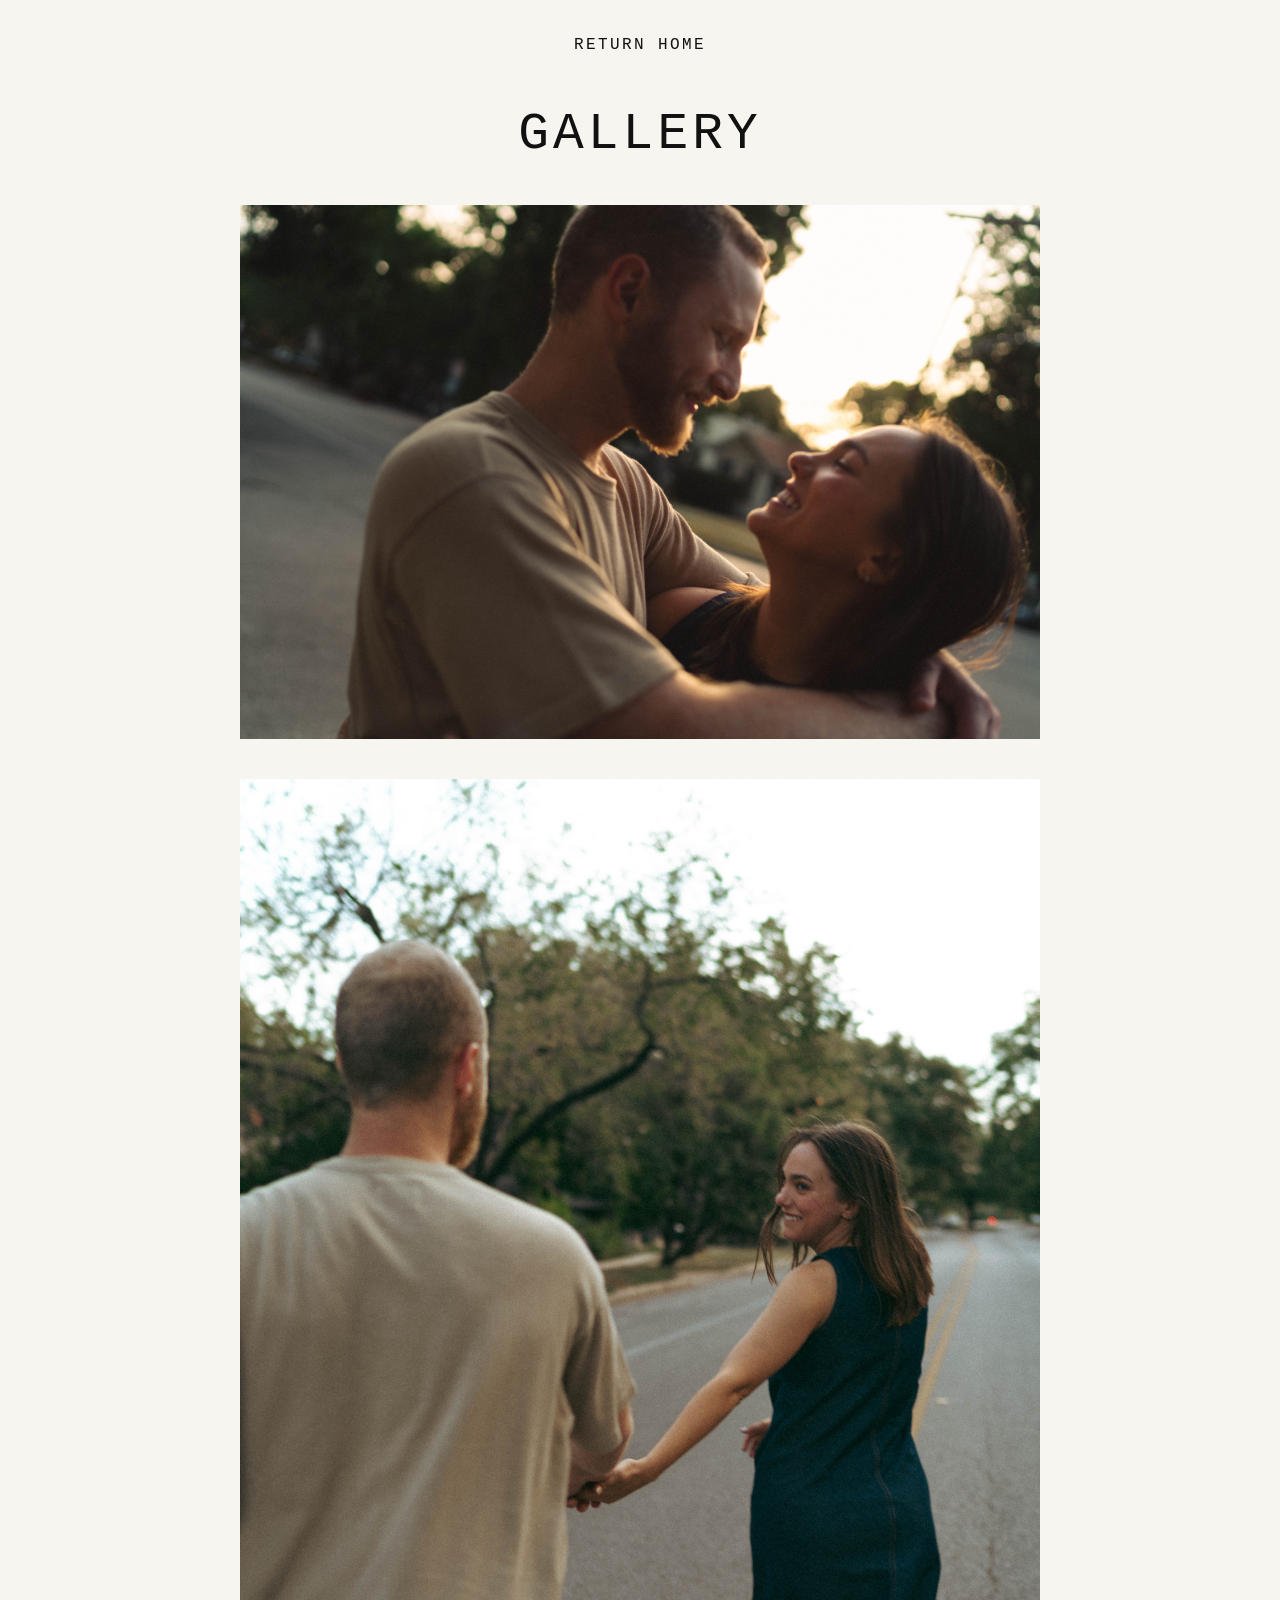
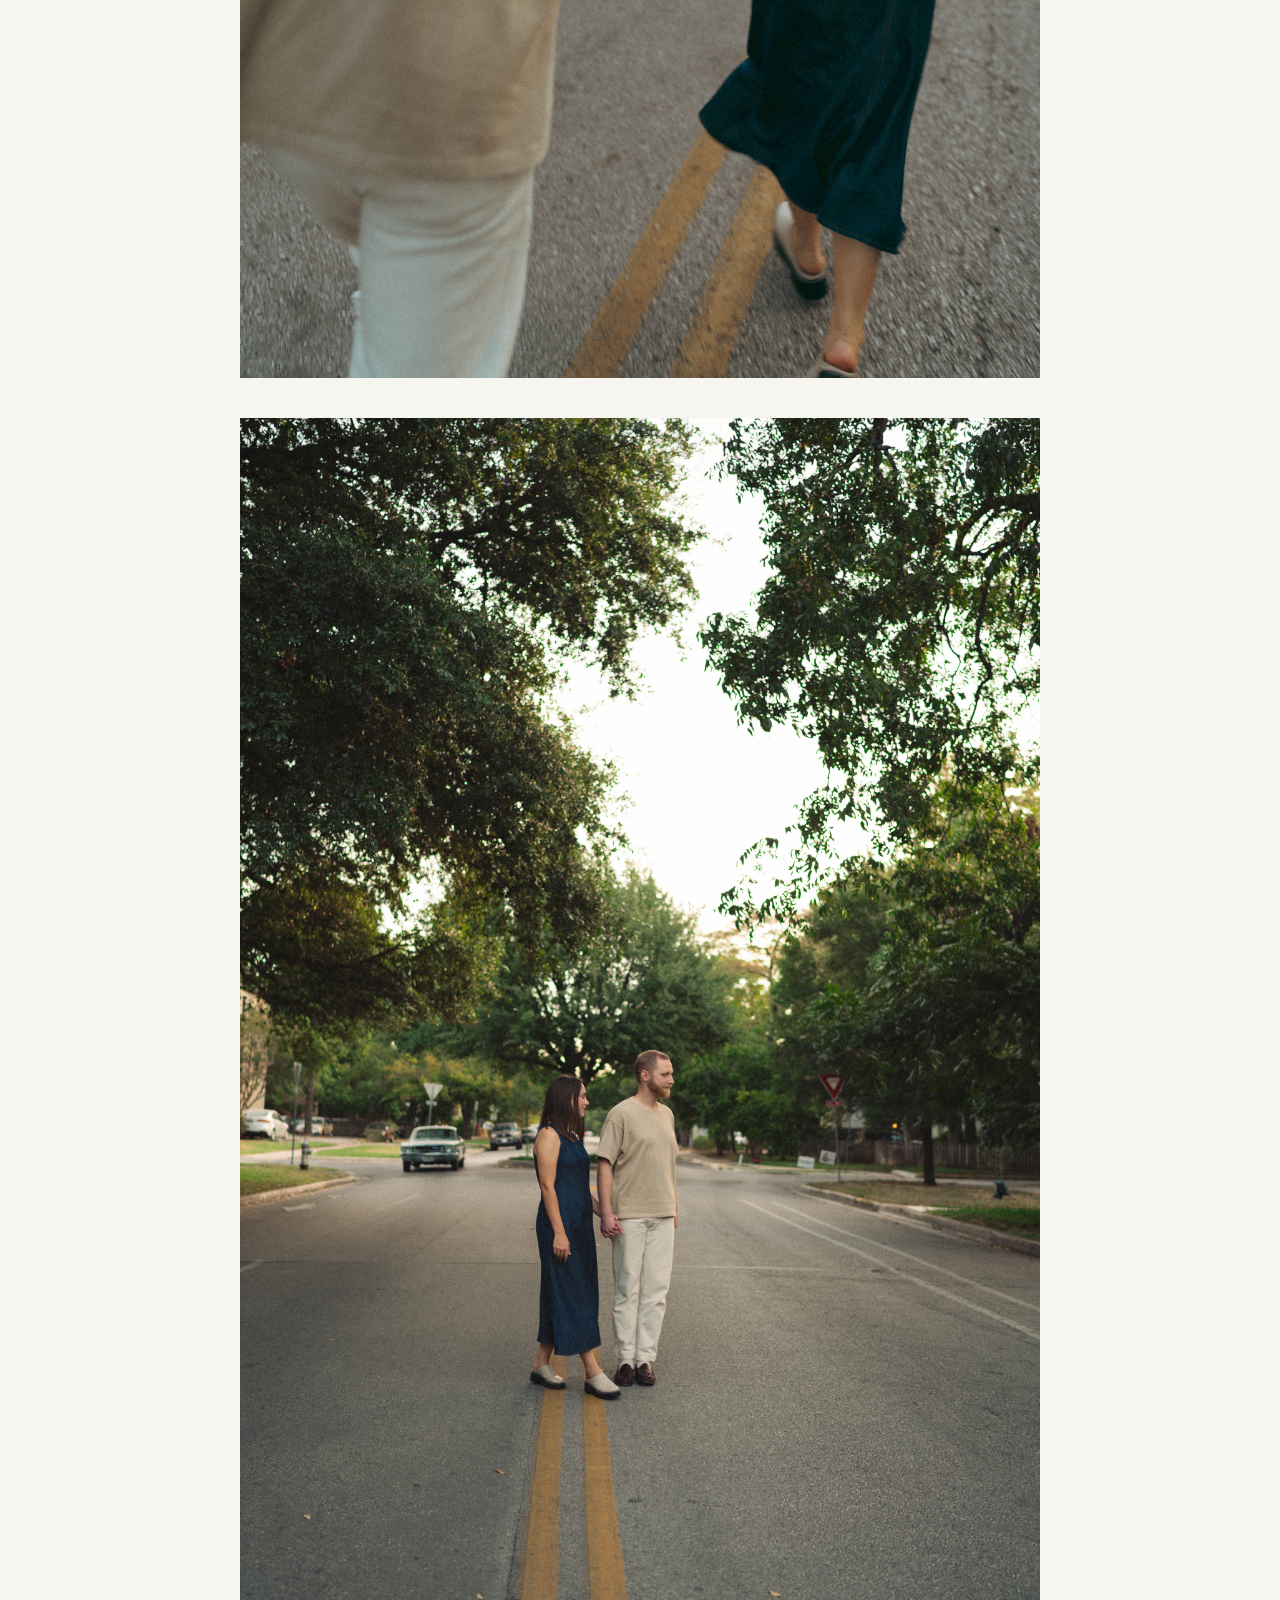
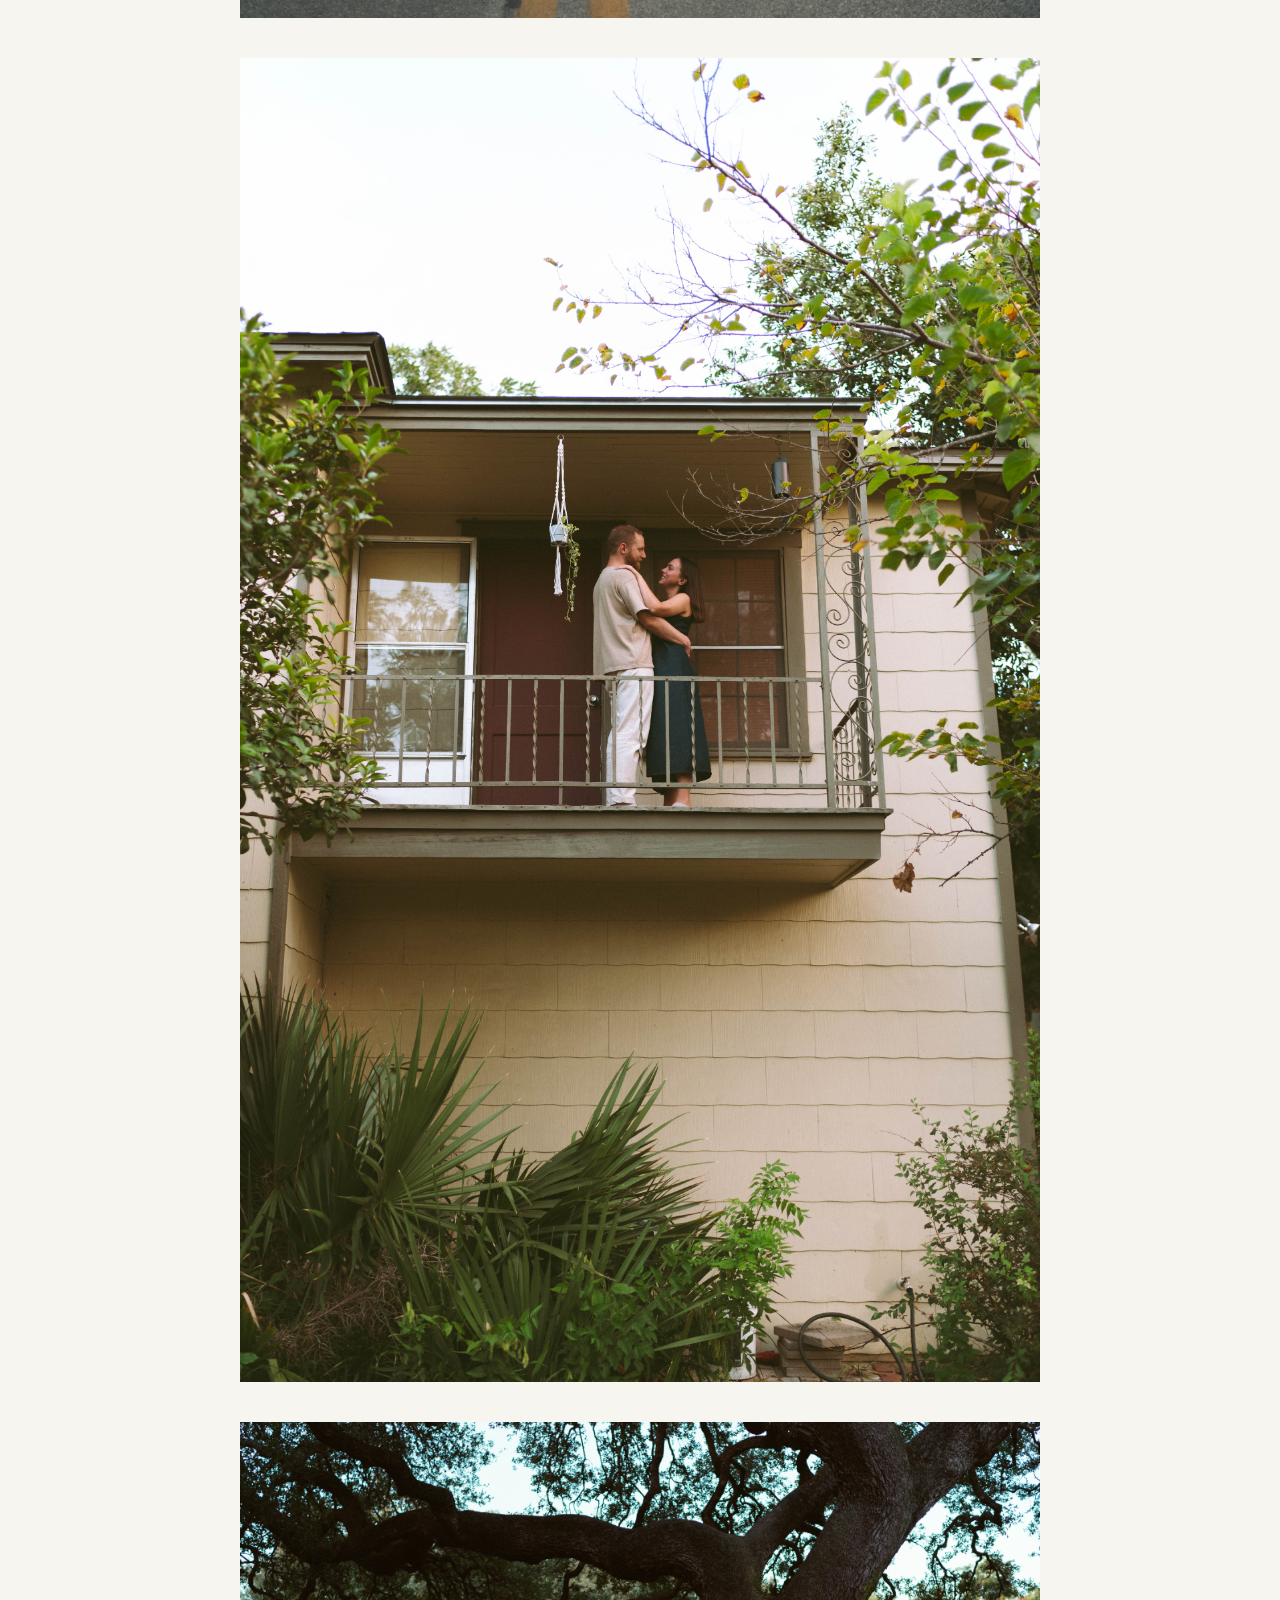
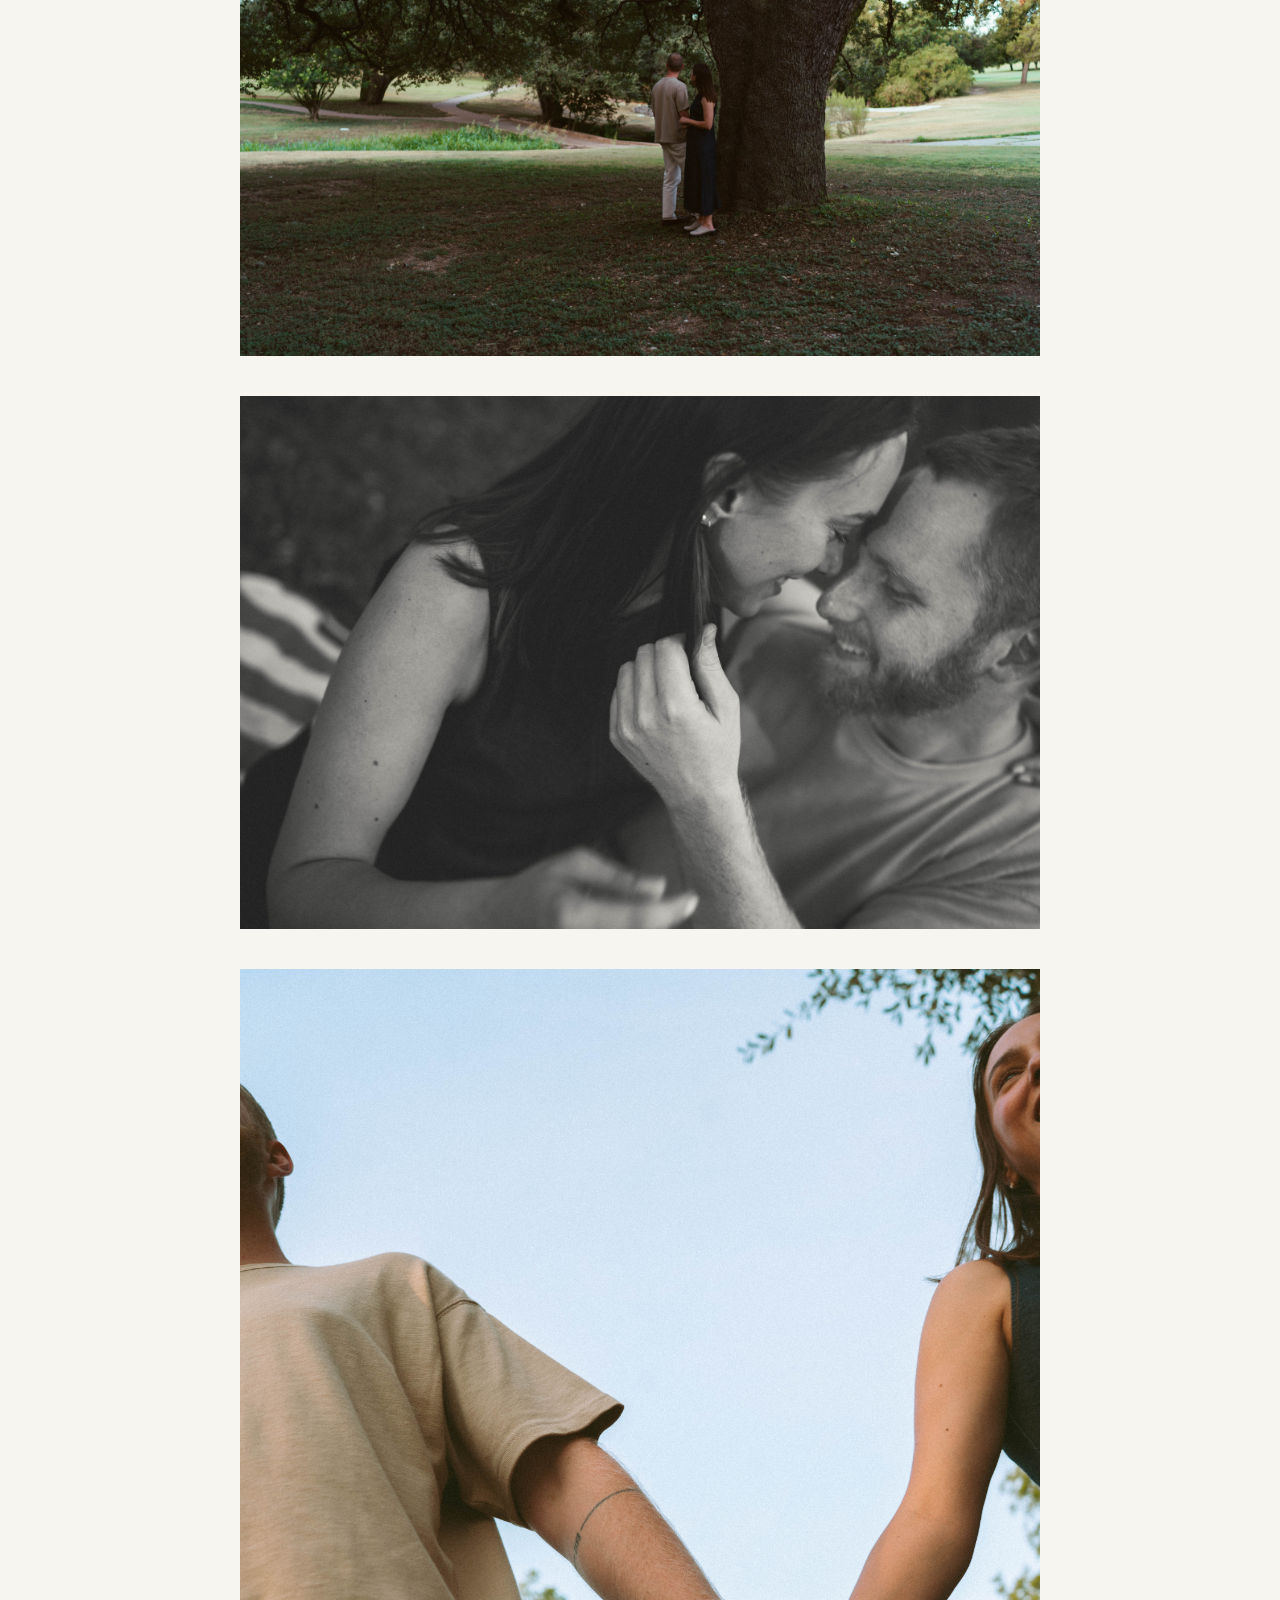
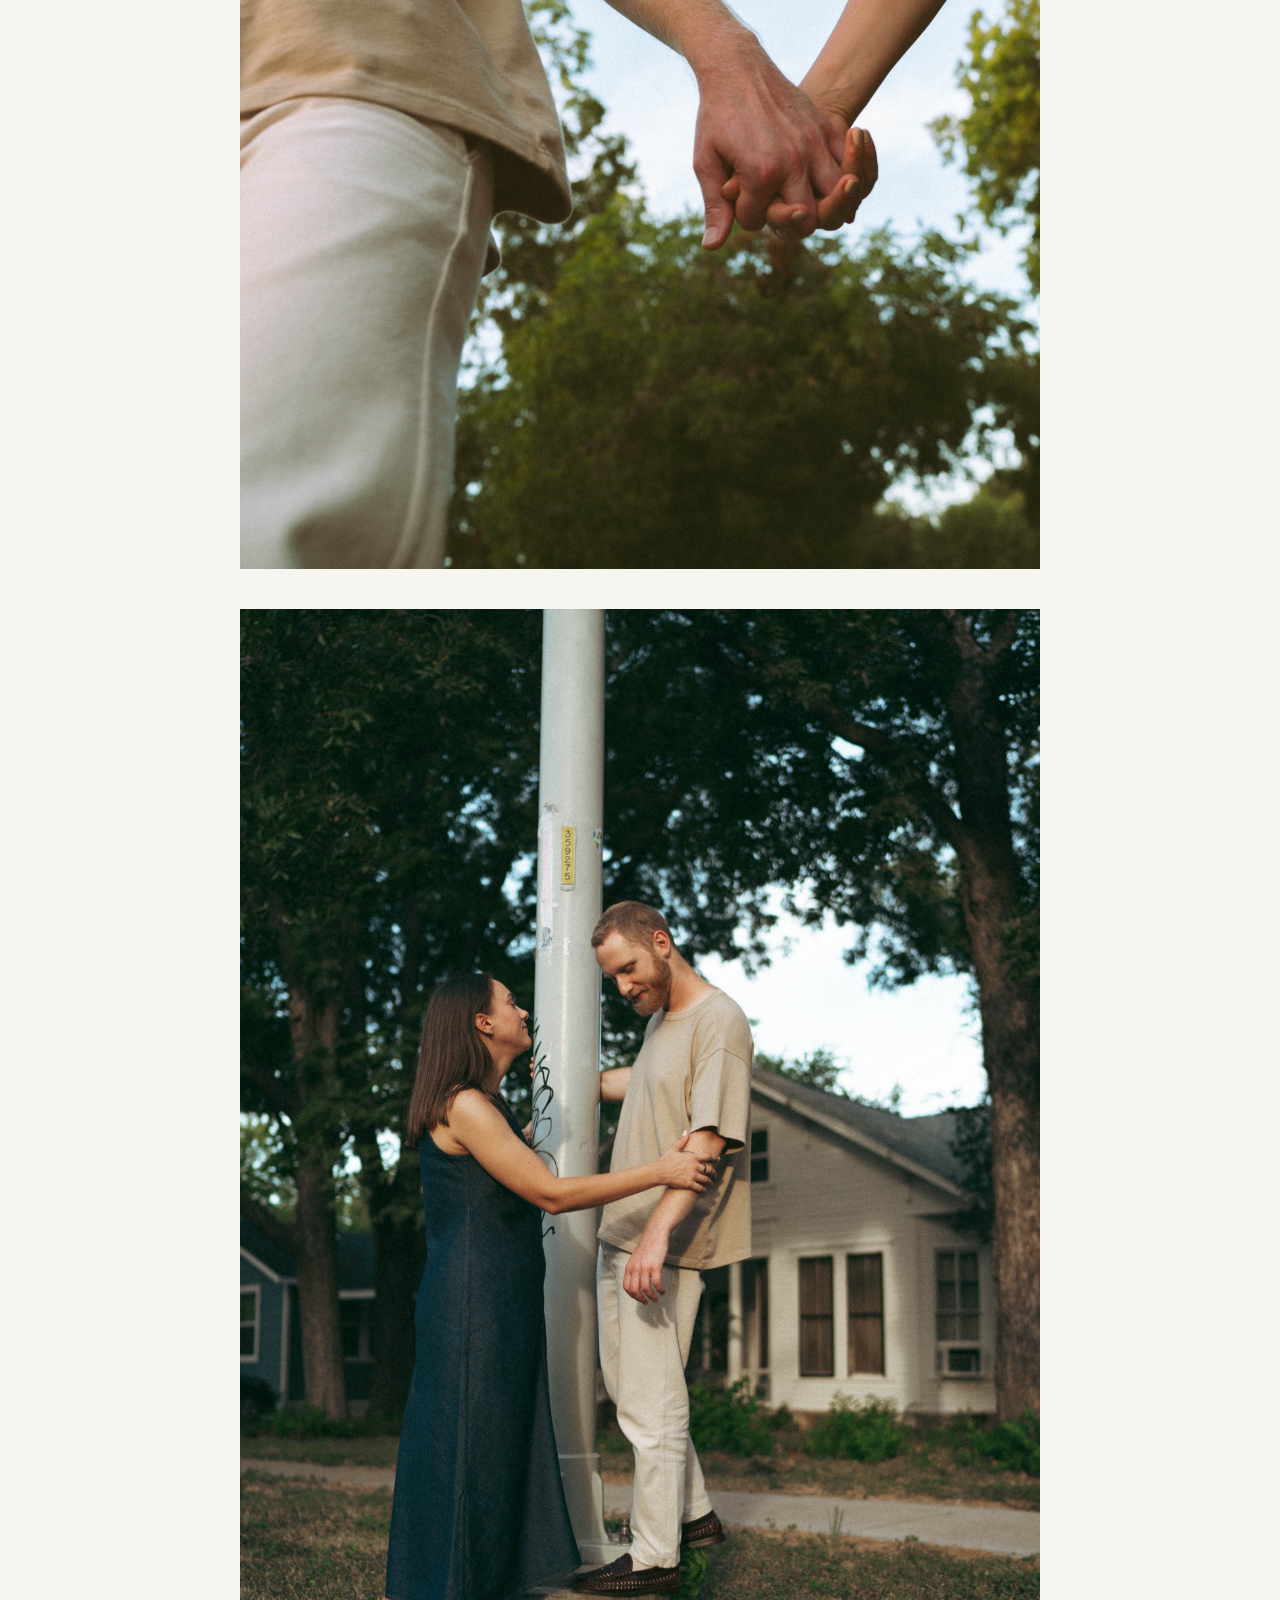
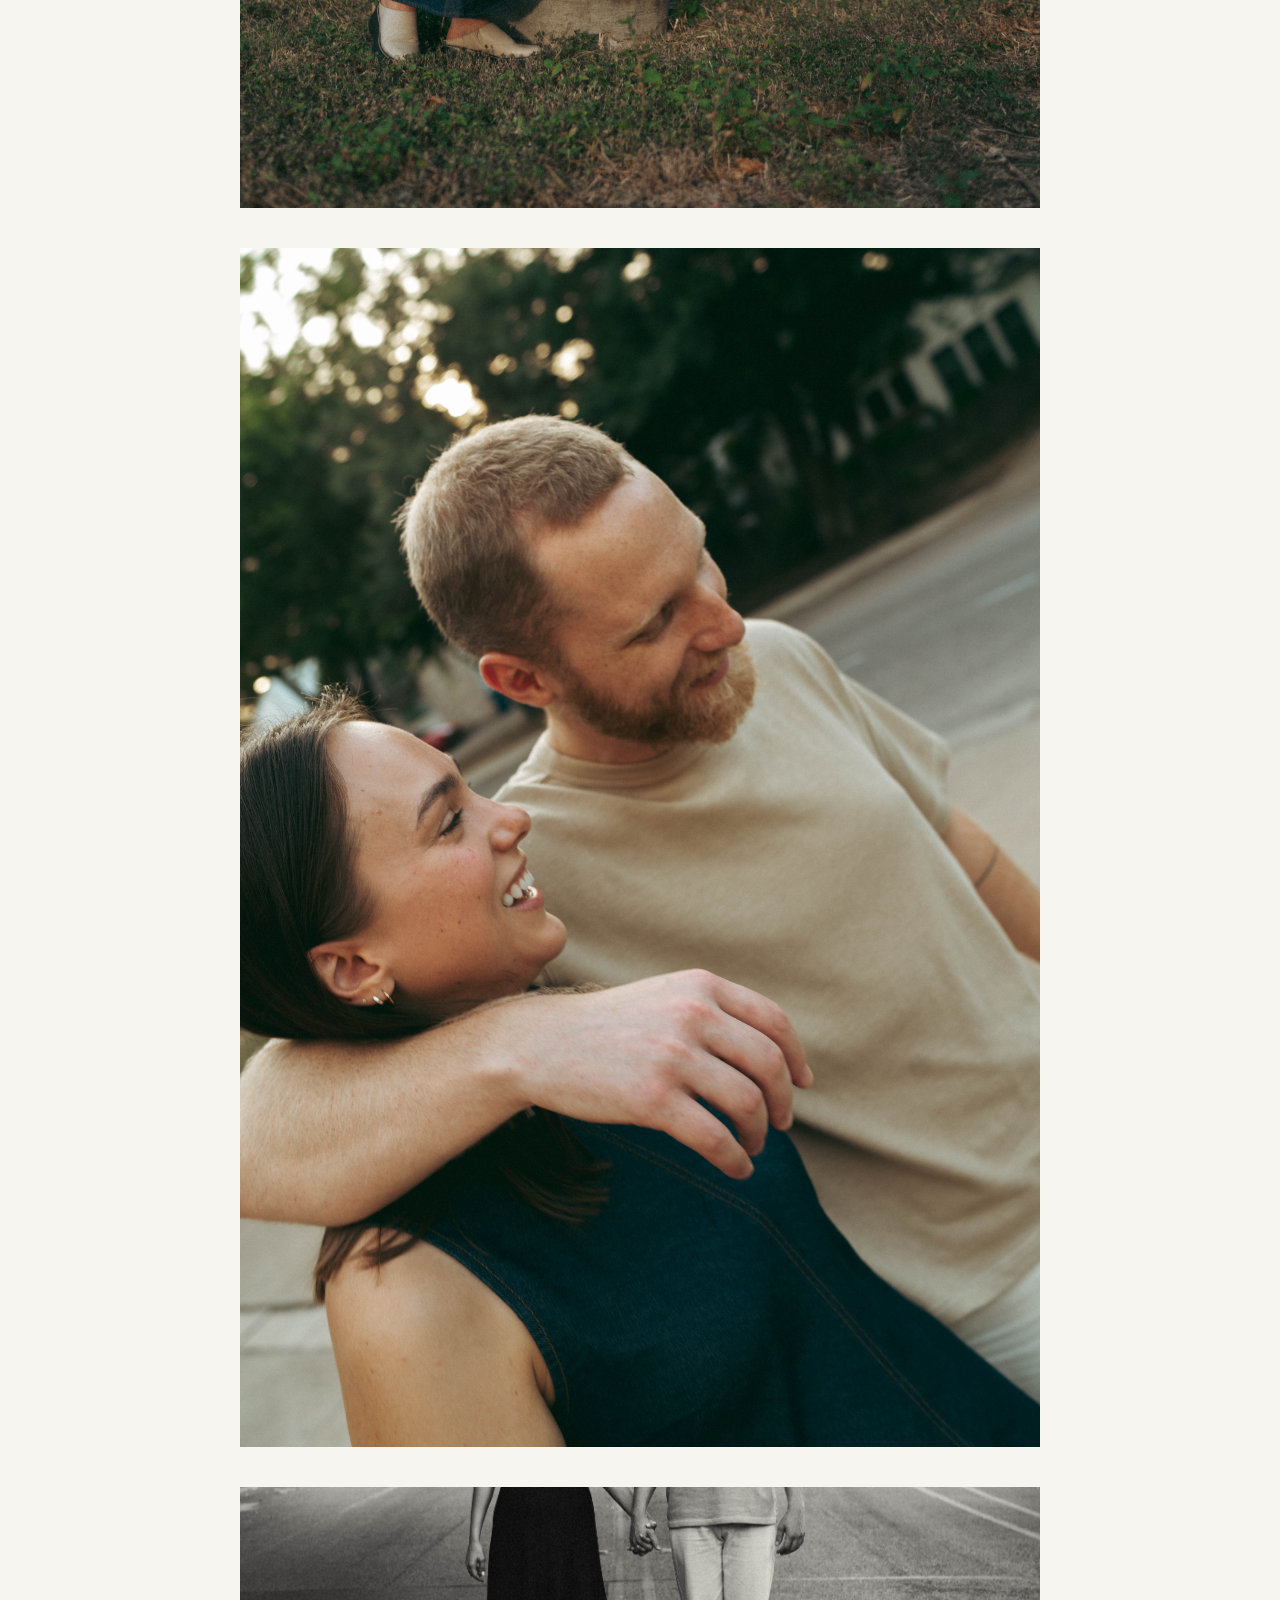
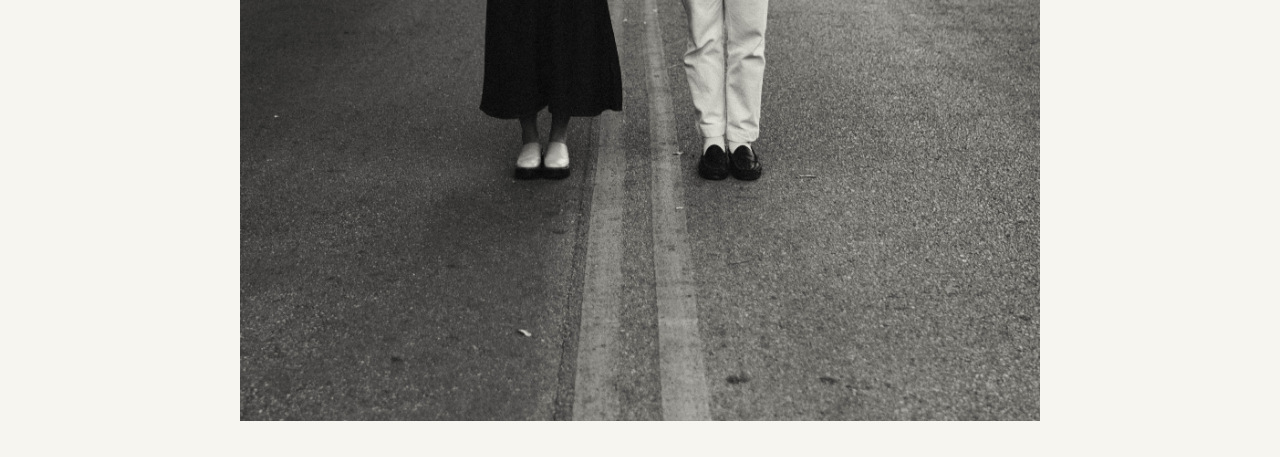
==== commit 42a5739b: "Update website" ====
--- a/gallery.html
+++ b/gallery.html
@@ -2,6 +2,9 @@
 <html lang="en">
 
 <head>
+
+    <link rel="stylesheet" href="style.css">
+    <link rel="icon" type="image/png" href="images/heart-cursor.png">
 
     <meta charset="UTF-8">
     <meta name="viewport" content="width=device-width, initial-scale=1.0">
--- a/style.css
+++ b/style.css
@@ -306,12 +306,20 @@
 
 button {
     background: none;
+    color: #111;
+
     border: 1px solid #111;
 
     padding: 12px;
 
     font-family: "Courier New", monospace;
+    font-size: 1rem;
     letter-spacing: 0.15em;
+
+    -webkit-appearance: none;
+    appearance: none;
+
+    cursor: inherit;
 }
 
 button:hover {
--- a/style.css
+++ b/style.css
@@ -306,12 +306,20 @@
 
 button {
     background: none;
+    color: #111;
+
     border: 1px solid #111;
 
     padding: 12px;
 
     font-family: "Courier New", monospace;
+    font-size: 1rem;
     letter-spacing: 0.15em;
+
+    -webkit-appearance: none;
+    appearance: none;
+
+    cursor: inherit;
 }
 
 button:hover {
